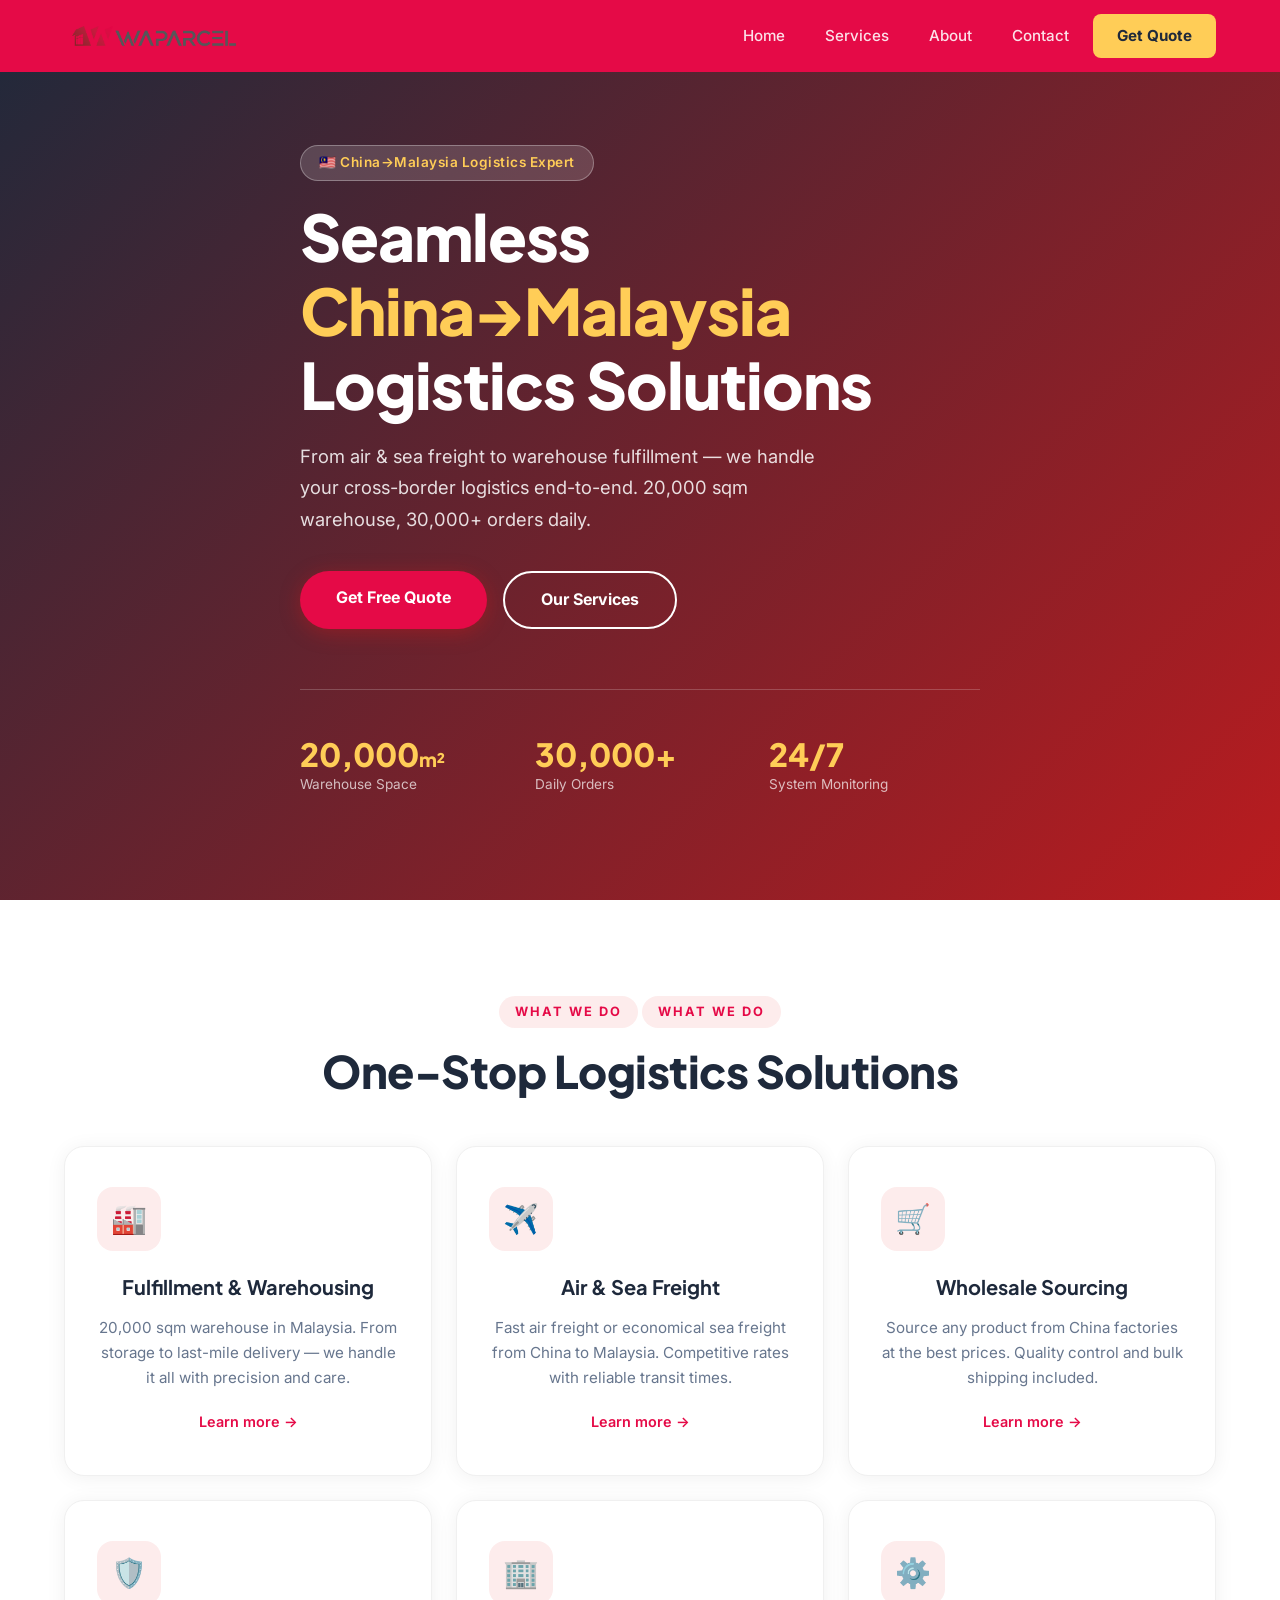
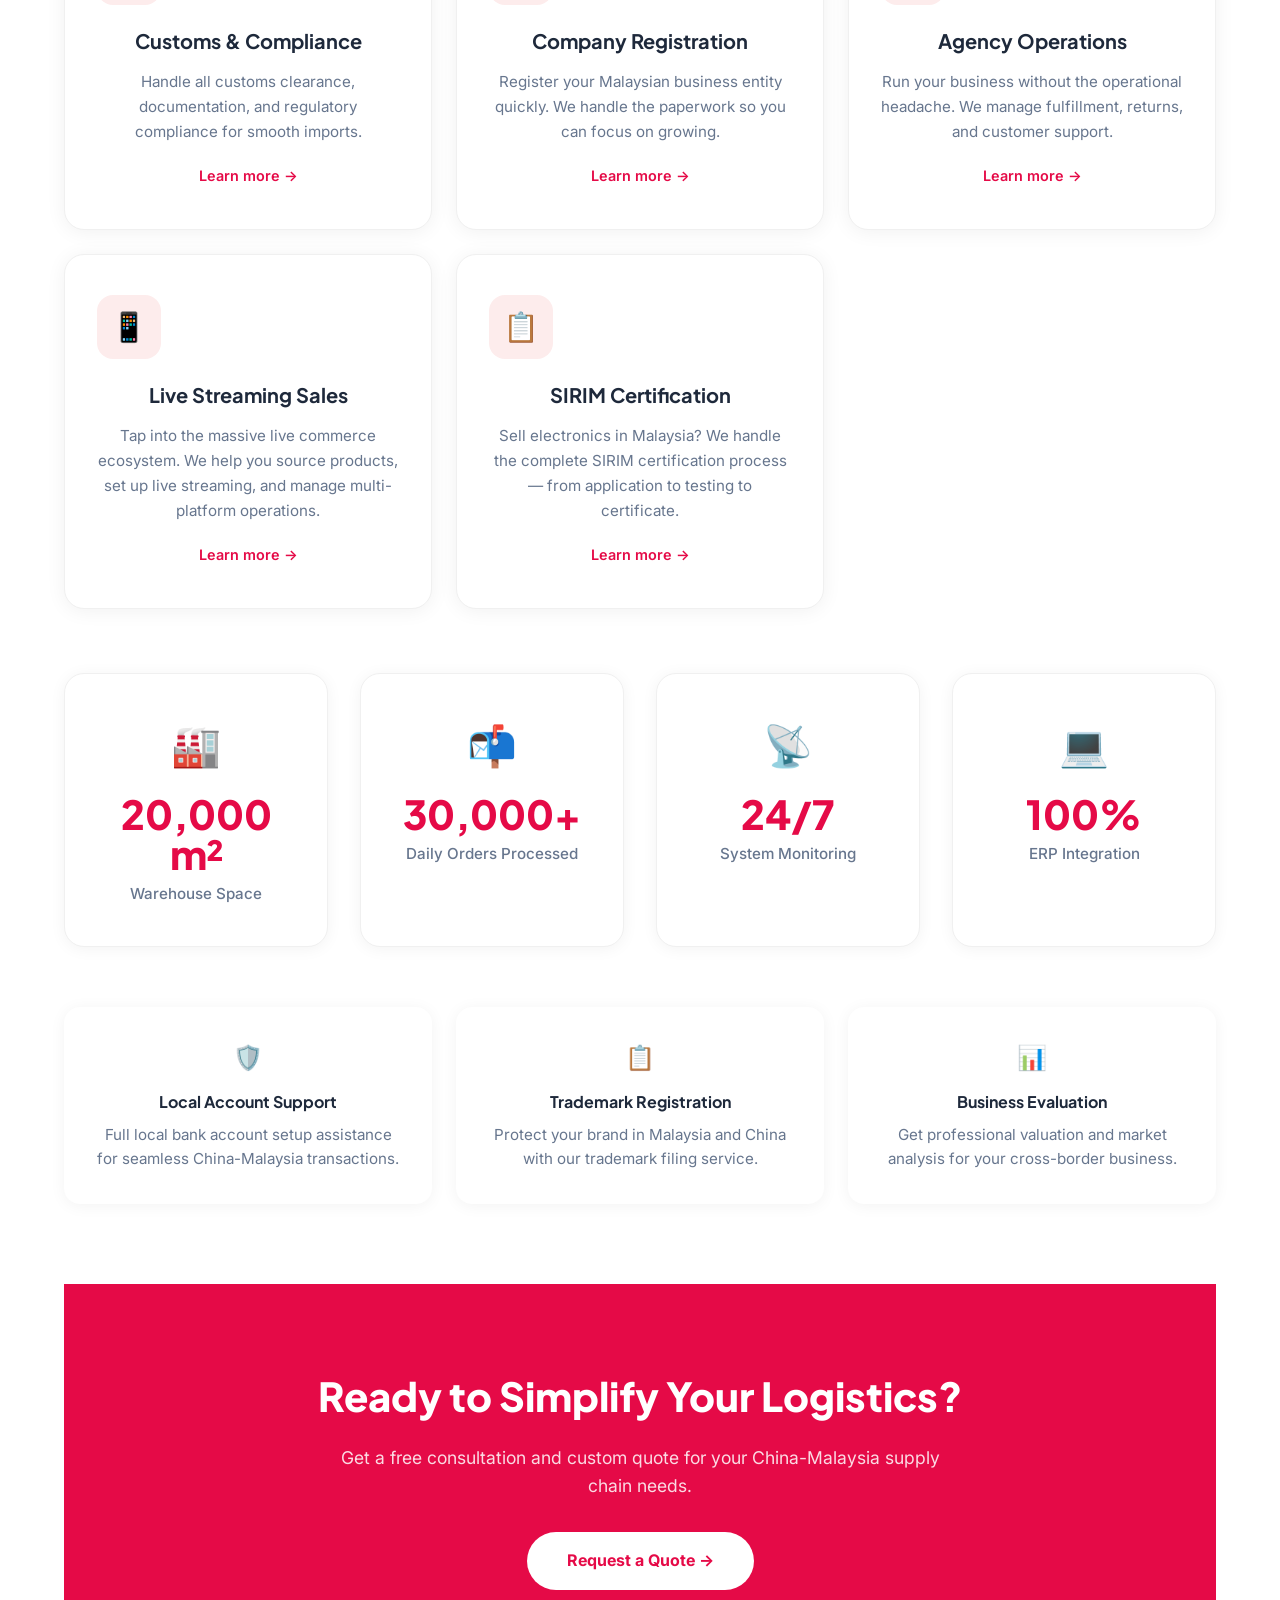
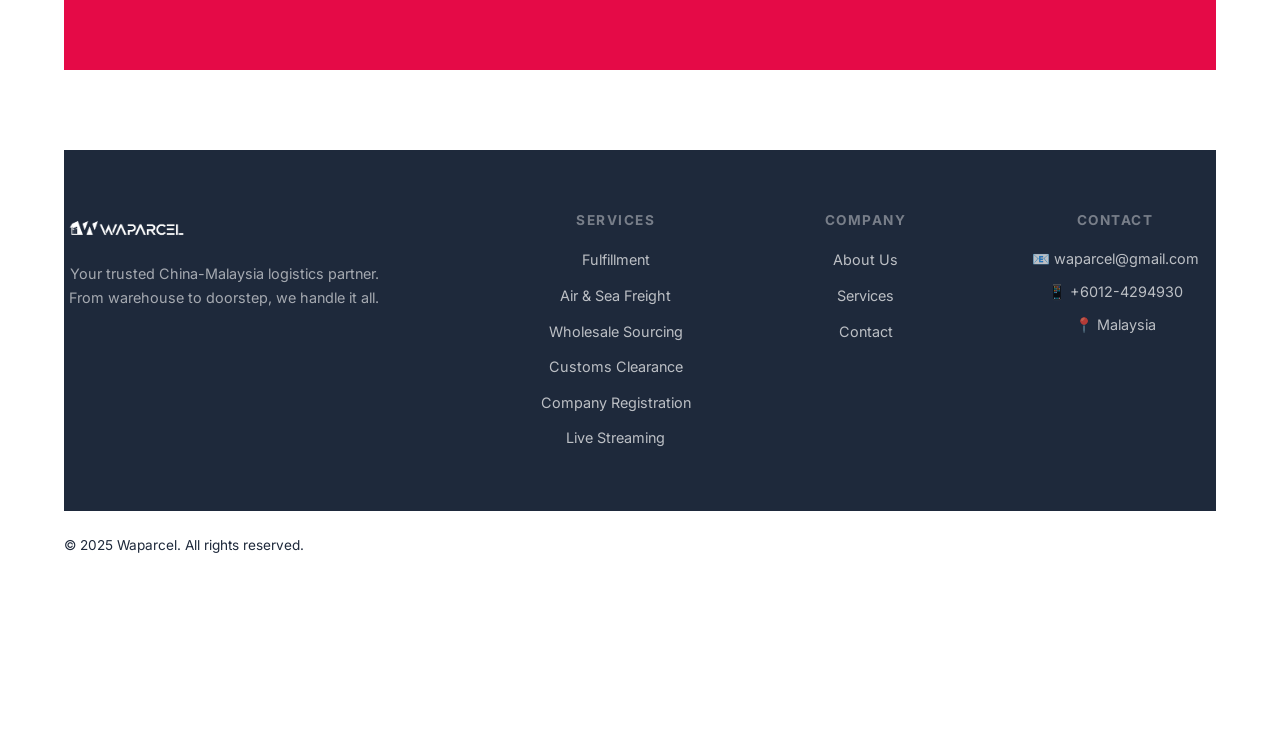
==== index.html @ 7a96dcf2 "Revert to April 10 stable state - restore desktop layout" ====
<!DOCTYPE html>
<html lang="en">
<head>
  <meta charset="UTF-8">
  <meta name="viewport" content="width=device-width, initial-scale=1.0">
  <meta name="description" content="Waparcel 提供马来西亚至中国一站式物流解决方案：仓储代发、批发采购、公司注册、代理运营服务。10,000平米仓库，每日处理30,000+订单。">
  <title>WAPARCEL – China-Malaysia Customs Clearance Logistics | Fulfillment, Warehouse, Wholesale</title>
  <link rel="preconnect" href="https://fonts.googleapis.com">
  <link href="https://fonts.googleapis.com/css2?family=Plus+Jakarta+Sans:wght@600;700;800;900&family=Inter:wght@400;500;600;700&display=swap" rel="stylesheet">
  <link rel="stylesheet" href="css/style.css">
</head>
<body>

<!-- HEADER -->
<header class="header">
  <div class="container header-inner">
    <a href="index.html" class="logo">
      <img src="images/logo.png" alt="WAPARCEL" height="40">
      
    </a>
    <nav class="nav">
      <a href="index.html">Home</a>
      <a href="services.html">Services</a>
      <a href="about.html">About</a>
      <a href="contact.html">Contact</a>
      <a href="contact.html" class="nav-cta">Get Quote</a>
    </nav>
    <button class="mobile-toggle" onclick="toggleMobile()" aria-label="Menu">
      <svg viewBox="0 0 24 24" fill="none" stroke="currentColor" stroke-width="2"><path d="M3 12h18M3 6h18M3 18h18"/></svg>
    </button>
  </div>
</header>

<!-- MOBILE MENU -->
<div class="mobile-menu" id="mobileMenu">
  <a href="index.html" onclick="toggleMobile()">Home</a>
  <a href="services.html" onclick="toggleMobile()">Services</a>
  <a href="about.html" onclick="toggleMobile()">About</a>
  <a href="contact.html" onclick="toggleMobile()">Contact</a>
  <a href="contact.html" class="nav-cta" onclick="toggleMobile()">Get Quote</a>
</div>

<!-- HERO -->
<section class="hero">
  <div class="hero-bg"></div>
  <div class="container">
    <div class="hero-content">
      <span class="hero-badge animate-fade-up">🇲🇾 China→Malaysia Logistics Expert</span>
      <h1 class="animate-fade-up delay-1">Seamless <span>China→Malaysia</span> Logistics Solutions</h1>
      <p class="hero-desc animate-fade-up delay-2">From air & sea freight to warehouse fulfillment — we handle your cross-border logistics end-to-end. 20,000 sqm warehouse, 30,000+ orders daily.</p>
      <div class="hero-actions animate-fade-up delay-3">
        <a href="contact.html" class="btn btn-primary">Get Free Quote</a>
        <a href="services.html" class="btn btn-outline">Our Services</a>
      </div>
      <div class="hero-stats animate-fade-up delay-4">
        <div class="hero-stat">
          <div class="hero-stat-num">20,000<span style="font-size:1.2rem">m²</span></div>
          <div class="hero-stat-label">Warehouse Space</div>
        </div>
        <div class="hero-stat">
          <div class="hero-stat-num">30,000+</div>
          <div class="hero-stat-label">Daily Orders</div>
        </div>
        <div class="hero-stat">
          <div class="hero-stat-num">24/7</div>
          <div class="hero-stat-label">System Monitoring</div>
        </div>
      </div>

  </div>
</section>

<!-- SERVICES PREVIEW -->
<section class="section" id="services">
  <div class="container">
    <div class="section-header">
      <span class="section-label">What We Do</span>

      <span class="section-label">What We Do</span>
      <h2 class="section-title">One-Stop Logistics Solutions</h2>
      <div class="services-grid">
      </div>

      <div class="service-cards-row" style="display:grid; grid-template-columns:repeat(auto-fit,minmax(280px,1fr)); gap:24px; margin-top:48px;">
        <div class="service-card">
          <div class="service-icon">🏭</div>
          <h3 class="service-title">Fulfillment & Warehousing</h3>
          <p class="service-desc">20,000 sqm warehouse in Malaysia. From storage to last-mile delivery — we handle it all with precision and care.</p>
          <a href="services.html" class="service-arrow">Learn more →</a>
        </div>
        <div class="service-card">
          <div class="service-icon">✈️</div>
          <h3 class="service-title">Air & Sea Freight</h3>
          <p class="service-desc">Fast air freight or economical sea freight from China to Malaysia. Competitive rates with reliable transit times.</p>
          <a href="services.html" class="service-arrow">Learn more →</a>
        </div>
        <div class="service-card">
          <div class="service-icon">🛒</div>
          <h3 class="service-title">Wholesale Sourcing</h3>
          <p class="service-desc">Source any product from China factories at the best prices. Quality control and bulk shipping included.</p>
          <a href="services.html" class="service-arrow">Learn more →</a>
        </div>
        <div class="service-card">
          <div class="service-icon">🛡️</div>
          <h3 class="service-title">Customs & Compliance</h3>
          <p class="service-desc">Handle all customs clearance, documentation, and regulatory compliance for smooth imports.</p>
          <a href="services.html" class="service-arrow">Learn more →</a>
        </div>
        <div class="service-card">
          <div class="service-icon">🏢</div>
          <h3 class="service-title">Company Registration</h3>
          <p class="service-desc">Register your Malaysian business entity quickly. We handle the paperwork so you can focus on growing.</p>
          <a href="services.html" class="service-arrow">Learn more →</a>
        </div>
        <div class="service-card">
          <div class="service-icon">⚙️</div>
          <h3 class="service-title">Agency Operations</h3>
          <p class="service-desc">Run your business without the operational headache. We manage fulfillment, returns, and customer support.</p>
          <a href="services.html" class="service-arrow">Learn more →</a>
        </div>
        <div class="service-card">
          <div class="service-icon">📱</div>
          <h3 class="service-title">Live Streaming Sales</h3>
          <p class="service-desc">Tap into the massive live commerce ecosystem. We help you source products, set up live streaming, and manage multi-platform operations.</p>
          <a href="services.html" class="service-arrow">Learn more →</a>
        </div>
        <div class="service-card">
          <div class="service-icon">📋</div>
          <h3 class="service-title">SIRIM Certification</h3>
          <p class="service-desc">Sell electronics in Malaysia? We handle the complete SIRIM certification process — from application to testing to certificate.</p>
          <a href="services.html" class="service-arrow">Learn more →</a>
        </div>
      </div>


    <div class="stats-grid">
      <div class="stat-card">
        <div class="stat-icon">🏭</div>
        <div class="stat-num">20,000 m²</div>
        <div class="stat-label">Warehouse Space</div>
      </div>
      <div class="stat-card">
        <div class="stat-icon">📬</div>
        <div class="stat-num">30,000+</div>
        <div class="stat-label">Daily Orders Processed</div>
      </div>
      <div class="stat-card">
        <div class="stat-icon">📡</div>
        <div class="stat-num">24/7</div>
        <div class="stat-label">System Monitoring</div>
      </div>
      <div class="stat-card">
        <div class="stat-icon">💻</div>
        <div class="stat-num">100%</div>
        <div class="stat-label">ERP Integration</div>
      </div>
    </div>
    <div style="margin-top:60px; display:grid; grid-template-columns: repeat(auto-fit, minmax(280px, 1fr)); gap:24px;">
      <div style="background:white; border-radius:16px; padding:32px; box-shadow:0 2px 16px rgba(0,0,0,0.05);">
        <div style="font-size:1.5rem; margin-bottom:12px;">🛡️</div>
        <h4 style="font-family:var(--font-head); font-weight:700; margin-bottom:8px;">Local Account Support</h4>
        <p style="color:var(--gray); font-size:0.95rem; line-height:1.6;">Full local bank account setup assistance for seamless China-Malaysia transactions.</p>
      </div>
      <div style="background:white; border-radius:16px; padding:32px; box-shadow:0 2px 16px rgba(0,0,0,0.05);">
        <div style="font-size:1.5rem; margin-bottom:12px;">📋</div>
        <h4 style="font-family:var(--font-head); font-weight:700; margin-bottom:8px;">Trademark Registration</h4>
        <p style="color:var(--gray); font-size:0.95rem; line-height:1.6;">Protect your brand in Malaysia and China with our trademark filing service.</p>
      </div>
      <div style="background:white; border-radius:16px; padding:32px; box-shadow:0 2px 16px rgba(0,0,0,0.05);">
        <div style="font-size:1.5rem; margin-bottom:12px;">📊</div>
        <h4 style="font-family:var(--font-head); font-weight:700; margin-bottom:8px;">Business Evaluation</h4>
        <p style="color:var(--gray); font-size:0.95rem; line-height:1.6;">Get professional valuation and market analysis for your cross-border business.</p>
      </div>
      
      
    </div>
    
    <section style="background:var(--red); padding:80px 0; margin-top:80px; text-align:center;">
      <div class="container">
        <h2 style="color:white; font-size:2.5rem; font-weight:800; margin-bottom:16px; font-family:var(--font-head);">Ready to Simplify Your Logistics?</h2>
        <p style="color:rgba(255,255,255,0.85); font-size:1.1rem; margin-bottom:32px; max-width:600px; margin-left:auto; margin-right:auto;">Get a free consultation and custom quote for your China-Malaysia supply chain needs.</p>
        <a href="contact.html" style="display:inline-block; background:white; color:var(--red); padding:16px 40px; border-radius:50px; font-weight:700; font-size:1rem; text-decoration:none; transition:all 0.3s;">Request a Quote →</a>
      </div>
    </section>

    <footer style="background:var(--dark); color:white; margin-top:80px;">
      <div class="container" style="padding:60px 0;">
        <div style="display:grid; grid-template-columns:2fr 1fr 1fr 1fr; gap:48px; flex-wrap:wrap;">
          <div>
            <div style="display:flex; align-items:center; gap:12px; margin-bottom:16px;">
              <img src="images/logo.png" alt="WAPARCEL" style="height:36px; filter:brightness(0) invert(1);">
            </div>
            <p style="color:rgba(255,255,255,0.6); font-size:0.9rem; line-height:1.7; max-width:320px;">Your trusted China-Malaysia logistics partner. From warehouse to doorstep, we handle it all.</p>
          </div>
          <div>
            <h4 style="font-size:0.85rem; font-weight:700; text-transform:uppercase; letter-spacing:1.5px; color:rgba(255,255,255,0.4); margin-bottom:16px;">Services</h4>
            <ul style="list-style:none; padding:0; margin:0; display:grid; gap:10px;">
              <li><a href="services.html" style="color:rgba(255,255,255,0.7); text-decoration:none; font-size:0.9rem;">Fulfillment</a></li>
              <li><a href="services.html" style="color:rgba(255,255,255,0.7); text-decoration:none; font-size:0.9rem;">Air & Sea Freight</a></li>
              <li><a href="services.html" style="color:rgba(255,255,255,0.7); text-decoration:none; font-size:0.9rem;">Wholesale Sourcing</a></li>
              <li><a href="services.html" style="color:rgba(255,255,255,0.7); text-decoration:none; font-size:0.9rem;">Customs Clearance</a></li>
              <li><a href="services.html" style="color:rgba(255,255,255,0.7); text-decoration:none; font-size:0.9rem;">Company Registration</a></li>
              <li><a href="services.html" style="color:rgba(255,255,255,0.7); text-decoration:none; font-size:0.9rem;">Live Streaming</a></li>
            </ul>
          </div>
          <div>
            <h4 style="font-size:0.85rem; font-weight:700; text-transform:uppercase; letter-spacing:1.5px; color:rgba(255,255,255,0.4); margin-bottom:16px;">Company</h4>
            <ul style="list-style:none; padding:0; margin:0; display:grid; gap:10px;">
              <li><a href="about.html" style="color:rgba(255,255,255,0.7); text-decoration:none; font-size:0.9rem;">About Us</a></li>
              <li><a href="services.html" style="color:rgba(255,255,255,0.7); text-decoration:none; font-size:0.9rem;">Services</a></li>
              <li><a href="contact.html" style="color:rgba(255,255,255,0.7); text-decoration:none; font-size:0.9rem;">Contact</a></li>
            </ul>
          </div>
          <div>
            <h4 style="font-size:0.85rem; font-weight:700; text-transform:uppercase; letter-spacing:1.5px; color:rgba(255,255,255,0.4); margin-bottom:16px;">Contact</h4>
            <ul style="list-style:none; padding:0; margin:0; display:grid; gap:10px;">
              <li style="color:rgba(255,255,255,0.7); font-size:0.9rem;">📧 waparcel@gmail.com</li>
              <li style="color:rgba(255,255,255,0.7); font-size:0.9rem;">📱 +6012-4294930</li>
              <li style="color:rgba(255,255,255,0.7); font-size:0.9rem;">📍 Malaysia</li>
            </ul>
          </div>
        </div>
      </div>
    </footer>

    <div class="footer-bottom">
      <span>© 2025 Waparcel. All rights reserved.</span>
      <a href="https://github.com/tokencount/waparcel-static" target="_blank" style="color:rgba(255,255,255,0.5); text-decoration:none; font-size:0.85rem;">View Source on GitHub</a>
    </div>
  </div>
</footer>


<button class="scroll-top" id="scrollTop" onclick="window.scrollTo({top:0,behavior:'smooth'})" aria-label="Scroll to top">↑</button>

<script src="js/main.js"></script>
</body>
</html>
---- css/style.css ----
/* ============================================
   WAPARCEL - Global Styles
   Modern, Professional Logistics Theme
   Colors: Red #E50A47, White, Dark #1e293b
   ============================================ */

:root {
  --red: #E50A47;
  --red-dark: #812529;
  --red-light: #E50A47;
  --yellow: #ffcd57;
  --dark: #1e293b;
  --gray: #67768e;
  --light-bg: #f8f9fa;
  --white: #ffffff;
  --max-w: 1200px;
  --font-head: 'Plus Jakarta Sans', -apple-system, BlinkMacSystemFont, sans-serif;
  --font-body: 'Inter', -apple-system, BlinkMacSystemFont, sans-serif;
}

*, *::before, *::after { box-sizing: border-box; margin: 0; padding: 0; }

html { scroll-behavior: smooth; font-size: 16px; }

body {
  font-family: var(--font-body);
  color: var(--dark);
  line-height: 1.6;
  -webkit-font-smoothing: antialiased;
}

img { max-width: 100%; display: block; }
a { text-decoration: none; color: inherit; }
ul { list-style: none; }

.container {
  max-width: var(--max-w);
  margin: 0 auto;
  padding: 0 24px;
}

/* ---- Buttons ---- */
.btn {
  display: inline-block;
  padding: 14px 36px;
  border-radius: 50px;
  font-weight: 700;
  font-size: 1rem;
  cursor: pointer;
  border: none;
  transition: all 0.25s ease;
  font-family: var(--font-body);
  white-space: nowrap;
}
.btn-primary {
  background: var(--red);
  color: var(--white);
  box-shadow: 0 4px 20px rgba(226, 24, 24, 0.35);
}
.btn-primary:hover {
  background: var(--red-dark);
  transform: translateY(-2px);
  box-shadow: 0 8px 30px rgba(226, 24, 24, 0.4);
}
.btn-outline {
  background: transparent;
  color: var(--white);
  border: 2px solid var(--white);
}
.btn-outline:hover {
  background: var(--white);
  color: var(--red);
}
.btn-yellow {
  background: var(--yellow);
  color: var(--dark);
}
.btn-yellow:hover {
  background: #f5be3a;
  transform: translateY(-2px);
}

/* ---- Header / Nav ---- */
.header {
  position: fixed;
  top: 0; left: 0; right: 0;
  z-index: 1000;
  background: var(--red);
  transition: background 0.3s;
}
.header-inner {
  display: flex;
  align-items: center;
  justify-content: space-between;
  height: 72px;
}
.logo {
  display: flex;
  align-items: center;
  gap: 10px;
  color: var(--white);
  font-family: var(--font-head);
  font-weight: 800;
  font-size: 1.3rem;
  letter-spacing: -0.5px;
}
.logo img { height: 52px; width: auto; }
.logo-icon {
  width: 40px; height: 40px;
  background: var(--white);
  border-radius: 10px;
  display: flex;
  align-items: center;
  justify-content: center;
  font-size: 1.4rem;
  font-weight: 900;
  color: var(--red);
  flex-shrink: 0;
}
.nav { display: flex; align-items: center; gap: 8px; }
.nav a {
  color: rgba(255,255,255,0.88);
  padding: 8px 16px;
  border-radius: 8px;
  font-weight: 500;
  font-size: 0.95rem;
  transition: background 0.2s;
}
.nav a:hover { background: rgba(255,255,255,0.15); color: var(--white); }
.nav-cta {
  background: var(--yellow) !important;
  color: var(--dark) !important;
  font-weight: 700 !important;
  padding: 10px 24px !important;
}
.nav-cta:hover { background: #f5be3a !important; }

.mobile-toggle {
  display: none;
  background: none;
  border: none;
  cursor: pointer;
  padding: 8px;
  color: white;
}
.mobile-toggle svg { width: 28px; height: 28px; }

/* ---- Hero ---- */
.hero {
  position: relative;
  min-height: 100vh;
  display: flex;
  align-items: center;
  overflow: hidden;
  background: var(--dark);
}
.hero-bg {
  position: absolute;
  inset: 0;
  background:
    linear-gradient(135deg, rgba(30, 41, 59, 0.92) 0%, rgba(226, 24, 24, 0.80) 100%),
    url('images/hero.png') center/cover no-repeat;
}
.hero-content {
  position: relative;
  z-index: 2;
  color: var(--white);
  padding: 140px 0 100px;
  max-width: 680px;
}
.hero-badge {
  display: inline-block;
  background: rgba(255,255,255,0.15);
  border: 1px solid rgba(255,255,255,0.3);
  border-radius: 50px;
  padding: 6px 18px;
  font-size: 0.85rem;
  font-weight: 600;
  color: var(--yellow);
  margin-bottom: 20px;
  letter-spacing: 0.5px;
}
.hero h1 {
  font-family: var(--font-head);
  font-size: clamp(2.5rem, 5vw, 4rem);
  font-weight: 800;
  line-height: 1.15;
  margin-bottom: 20px;
  letter-spacing: -1px;
}
.hero h1 span { color: var(--yellow); }
.hero-desc {
  font-size: 1.15rem;
  line-height: 1.7;
  color: rgba(255,255,255,0.85);
  margin-bottom: 36px;
  max-width: 520px;
}
.hero-actions { display: flex; gap: 16px; flex-wrap: wrap; }
.hero-stats {
  display: grid;
  grid-template-columns: repeat(3, 1fr);
  gap: 24px;
  margin-top: 60px;
  padding-top: 48px;
  border-top: 1px solid rgba(255,255,255,0.2);
}
.hero-stat-num {
  font-family: var(--font-head);
  font-size: 2rem;
  font-weight: 800;
  color: var(--yellow);
  line-height: 1;
}
.hero-stat-label {
  font-size: 0.85rem;
  color: rgba(255,255,255,0.7);
  margin-top: 4px;
}

/* ---- Section Commons ---- */
.section { padding: 96px 0; }
.section-sm { padding: 64px 0; }
.section-header { text-align: center; margin-bottom: 64px; }
.section-label {
  display: inline-block;
  background: rgba(226, 24, 24, 0.08);
  color: var(--red);
  font-weight: 700;
  font-size: 0.8rem;
  text-transform: uppercase;
  letter-spacing: 2px;
  padding: 6px 16px;
  border-radius: 50px;
  margin-bottom: 16px;
}
.section-title {
  font-family: var(--font-head);
  font-size: clamp(2rem, 4vw, 2.8rem);
  font-weight: 800;
  line-height: 1.2;
  color: var(--dark);
  letter-spacing: -0.5px;
}
.section-subtitle {
  font-size: 1.1rem;
  color: var(--gray);
  margin-top: 16px;
  max-width: 560px;
  margin-left: auto;
  margin-right: auto;
  line-height: 1.7;
}

/* ---- Services ---- */
.services-grid {
  display: grid;
  grid-template-columns: repeat(auto-fit, minmax(240px, 1fr));
  gap: 24px;
}
.service-card {
  background: var(--white);
  border-radius: 20px;
  padding: 40px 32px;
  box-shadow: 0 2px 20px rgba(0,0,0,0.06);
  border: 1px solid #f0f0f0;
  transition: all 0.3s ease;
  position: relative;
  overflow: hidden;
}
.service-card::before {
  content: '';
  position: absolute;
  top: 0; left: 0; right: 0;
  height: 4px;
  background: var(--red);
  transform: scaleX(0);
  transition: transform 0.3s;
}
.service-card:hover {
  transform: translateY(-6px);
  box-shadow: 0 16px 48px rgba(0,0,0,0.12);
}
.service-card:hover::before { transform: scaleX(1); }
.service-icon {
  width: 64px; height: 64px;
  background: rgba(226, 24, 24, 0.08);
  border-radius: 16px;
  display: flex;
  align-items: center;
  justify-content: center;
  font-size: 1.8rem;
  margin-bottom: 20px;
}
.service-title {
  font-family: var(--font-head);
  font-size: 1.25rem;
  font-weight: 700;
  color: var(--dark);
  margin-bottom: 12px;
}
.service-desc {
  font-size: 0.95rem;
  color: var(--gray);
  line-height: 1.65;
}
.service-arrow {
  display: inline-flex;
  align-items: center;
  gap: 6px;
  margin-top: 20px;
  font-weight: 600;
  color: var(--red);
  font-size: 0.9rem;
  transition: gap 0.2s;
}
.service-card:hover .service-arrow { gap: 10px; }

/* ---- Why Choose / Stats ---- */
.why-section { background: var(--light-bg); }
.stats-grid {
  display: grid;
  grid-template-columns: repeat(auto-fit, minmax(220px, 1fr));
  gap: 32px;
  margin-top: 64px;
}
.stat-card {
  background: var(--white);
  border-radius: 20px;
  padding: 40px 28px;
  text-align: center;
  box-shadow: 0 2px 16px rgba(0,0,0,0.05);
  border: 1px solid #f0f0f0;
}
.stat-icon { font-size: 2.5rem; margin-bottom: 16px; }
.stat-num {
  font-family: var(--font-head);
  font-size: 2.5rem;
  font-weight: 800;
  color: var(--red);
  line-height: 1;
}
.stat-label {
  font-size: 0.95rem;
  color: var(--gray);
  margin-top: 8px;
  font-weight: 500;
}

/* ---- About ---- */
.about-grid {
  display: grid;
  grid-template-columns: 1fr 1fr;
  gap: 80px;
  align-items: center;
}
.about-image {
  border-radius: 24px;
  overflow: hidden;
  box-shadow: 0 24px 64px rgba(0,0,0,0.12);
  aspect-ratio: 4/3;
  background: linear-gradient(135deg, var(--red) 0%, var(--red-dark) 100%);
  display: flex;
  align-items: center;
  justify-content: center;
  position: relative;
}
.about-image-inner {
  text-align: center;
  color: white;
  padding: 40px;
}
.about-image-inner .big-num {
  font-family: var(--font-head);
  font-size: 5rem;
  font-weight: 900;
  line-height: 1;
  color: var(--yellow);
}
.about-image-inner p {
  font-size: 1.1rem;
  margin-top: 8px;
  opacity: 0.9;
}
.about-features {
  display: grid;
  gap: 24px;
  margin-top: 36px;
}
.about-feature {
  display: flex;
  gap: 16px;
  align-items: flex-start;
}
.about-feature-icon {
  width: 48px; height: 48px;
  border-radius: 12px;
  background: rgba(226, 24, 24, 0.08);
  display: flex;
  align-items: center;
  justify-content: center;
  font-size: 1.3rem;
  flex-shrink: 0;
  color: var(--red);
}
.about-feature h4 {
  font-family: var(--font-head);
  font-size: 1rem;
  font-weight: 700;
  margin-bottom: 4px;
}
.about-feature p {
  font-size: 0.9rem;
  color: var(--gray);
  line-height: 1.6;
}

/* ---- CTA ---- */
.cta-section {
  background: var(--red);
  color: var(--white);
  text-align: center;
  padding: 96px 0;
}
.cta-section h2 {
  font-family: var(--font-head);
  font-size: clamp(2rem, 4vw, 3rem);
  font-weight: 800;
  margin-bottom: 16px;
}
.cta-section p {
  font-size: 1.15rem;
  opacity: 0.9;
  margin-bottom: 40px;
  max-width: 520px;
  margin-left: auto;
  margin-right: auto;
}
.cta-actions { display: flex; gap: 16px; justify-content: center; flex-wrap: wrap; }

/* ---- Contact ---- */
.contact-grid {
  display: grid;
  grid-template-columns: 1fr 1fr;
  gap: 60px;
}
.contact-info-item {
  display: flex;
  gap: 16px;
  align-items: flex-start;
  padding: 24px;
  background: var(--light-bg);
  border-radius: 16px;
  margin-bottom: 16px;
}
.contact-info-icon {
  width: 48px; height: 48px;
  background: var(--red);
  border-radius: 12px;
  display: flex;
  align-items: center;
  justify-content: center;
  font-size: 1.2rem;
  flex-shrink: 0;
  color: white;
}
.contact-info-label {
  font-weight: 700;
  font-size: 0.8rem;
  text-transform: uppercase;
  letter-spacing: 1px;
  color: var(--gray);
  margin-bottom: 4px;
}
.contact-info-value {
  font-size: 1rem;
  font-weight: 600;
  color: var(--dark);
  line-height: 1.5;
}
.contact-form { margin-top: 32px; }
.form-group { margin-bottom: 20px; }
.form-group label {
  display: block;
  font-weight: 600;
  font-size: 0.9rem;
  margin-bottom: 8px;
  color: var(--dark);
}
.form-group input,
.form-group select,
.form-group textarea {
  width: 100%;
  padding: 14px 18px;
  border: 1.5px solid #e2e8f0;
  border-radius: 12px;
  font-size: 1rem;
  font-family: var(--font-body);
  transition: border-color 0.2s;
  background: var(--white);
  color: var(--dark);
}
.form-group input:focus,
.form-group select:focus,
.form-group textarea:focus {
  outline: none;
  border-color: var(--red);
  box-shadow: 0 0 0 3px rgba(226, 24, 24, 0.1);
}
.form-row { display: grid; grid-template-columns: 1fr 1fr; gap: 16px; }
textarea { resize: vertical; min-height: 120px; }

/* ---- Footer ---- */
.footer {
  background: var(--dark);
  color: rgba(255,255,255,0.7);
  padding: 80px 0 0;
}
.footer-grid {
  display: grid;
  grid-template-columns: 2fr 1fr 1fr 1fr;
  gap: 48px;
  padding-bottom: 60px;
  border-bottom: 1px solid rgba(255,255,255,0.1);
}
.footer-brand .logo { color: var(--white); margin-bottom: 16px; }
.footer-brand p { font-size: 0.9rem; line-height: 1.7; max-width: 300px; }
.footer-col h4 {
  font-family: var(--font-head);
  font-size: 1rem;
  font-weight: 700;
  color: var(--white);
  margin-bottom: 20px;
}
.footer-col ul { display: grid; gap: 12px; }
.footer-col a {
  font-size: 0.9rem;
  opacity: 0.7;
  transition: opacity 0.2s;
}
.footer-col a:hover { opacity: 1; }
.footer-bottom {
  padding: 24px 0;
  display: flex;
  justify-content: space-between;
  align-items: center;
  font-size: 0.85rem;
}
.footer-bottom a { color: var(--yellow); }

/* ---- Mobile Menu ---- */
.mobile-menu {
  display: none;
  position: fixed;
  top: 72px; left: 0; right: 0; bottom: 0;
  background: var(--red);
  z-index: 999;
  padding: 32px 24px;
  flex-direction: column;
  gap: 8px;
}
.mobile-menu.active { display: flex; }
.mobile-menu a {
  color: var(--white);
  padding: 16px 20px;
  border-radius: 12px;
  font-weight: 600;
  font-size: 1.1rem;
  transition: background 0.2s;
}
.mobile-menu a:hover { background: rgba(255,255,255,0.15); }

/* ---- Scroll to top ---- */
.scroll-top {
  position: fixed;
  bottom: 32px;
  right: 32px;
  width: 48px; height: 48px;
  background: var(--red);
  color: white;
  border: none;
  border-radius: 50%;
  cursor: pointer;
  display: flex;
  align-items: center;
  justify-content: center;
  font-size: 1.2rem;
  box-shadow: 0 4px 20px rgba(226,24,24,0.4);
  z-index: 900;
  opacity: 0;
  pointer-events: none;
  transition: all 0.3s;
}
.scroll-top.visible { opacity: 1; pointer-events: auto; }
.scroll-top:hover { background: var(--red-dark); transform: translateY(-2px); }

/* ---- Animations ---- */
@keyframes fadeUp {
  from { opacity: 0; transform: translateY(30px); }
  to { opacity: 1; transform: translateY(0); }
}
.animate-fade-up {
  opacity: 0;
  animation: fadeUp 0.6s ease forwards;
}
.delay-1 { animation-delay: 0.1s; }
.delay-2 { animation-delay: 0.2s; }
.delay-3 { animation-delay: 0.3s; }
.delay-4 { animation-delay: 0.4s; }
.delay-5 { animation-delay: 0.5s; }

  .footer-grid { grid-template-columns: 1fr 1fr; }
  .contact-grid { grid-template-columns: 1fr; }
}
@media (max-width: 768px) {
  .nav { display: none; }
  .mobile-toggle { display: block; }
  .hero-stats { grid-template-columns: repeat(3, 1fr); gap: 16px; }
  .hero-stat-num { font-size: 1.5rem; }
  .footer-grid { grid-template-columns: 1fr; gap: 32px; }
  .footer-bottom { flex-direction: column; gap: 12px; text-align: center; }
  .form-row { grid-template-columns: 1fr; }
  .section { padding: 64px 0; }
}
@media (max-width: 480px) {
  .hero-actions { flex-direction: column; }
  .hero-actions .btn { text-align: center; }
  .hero-stats { grid-template-columns: 1fr 1fr; }
  .services-grid { grid-template-columns: 1fr; }
}
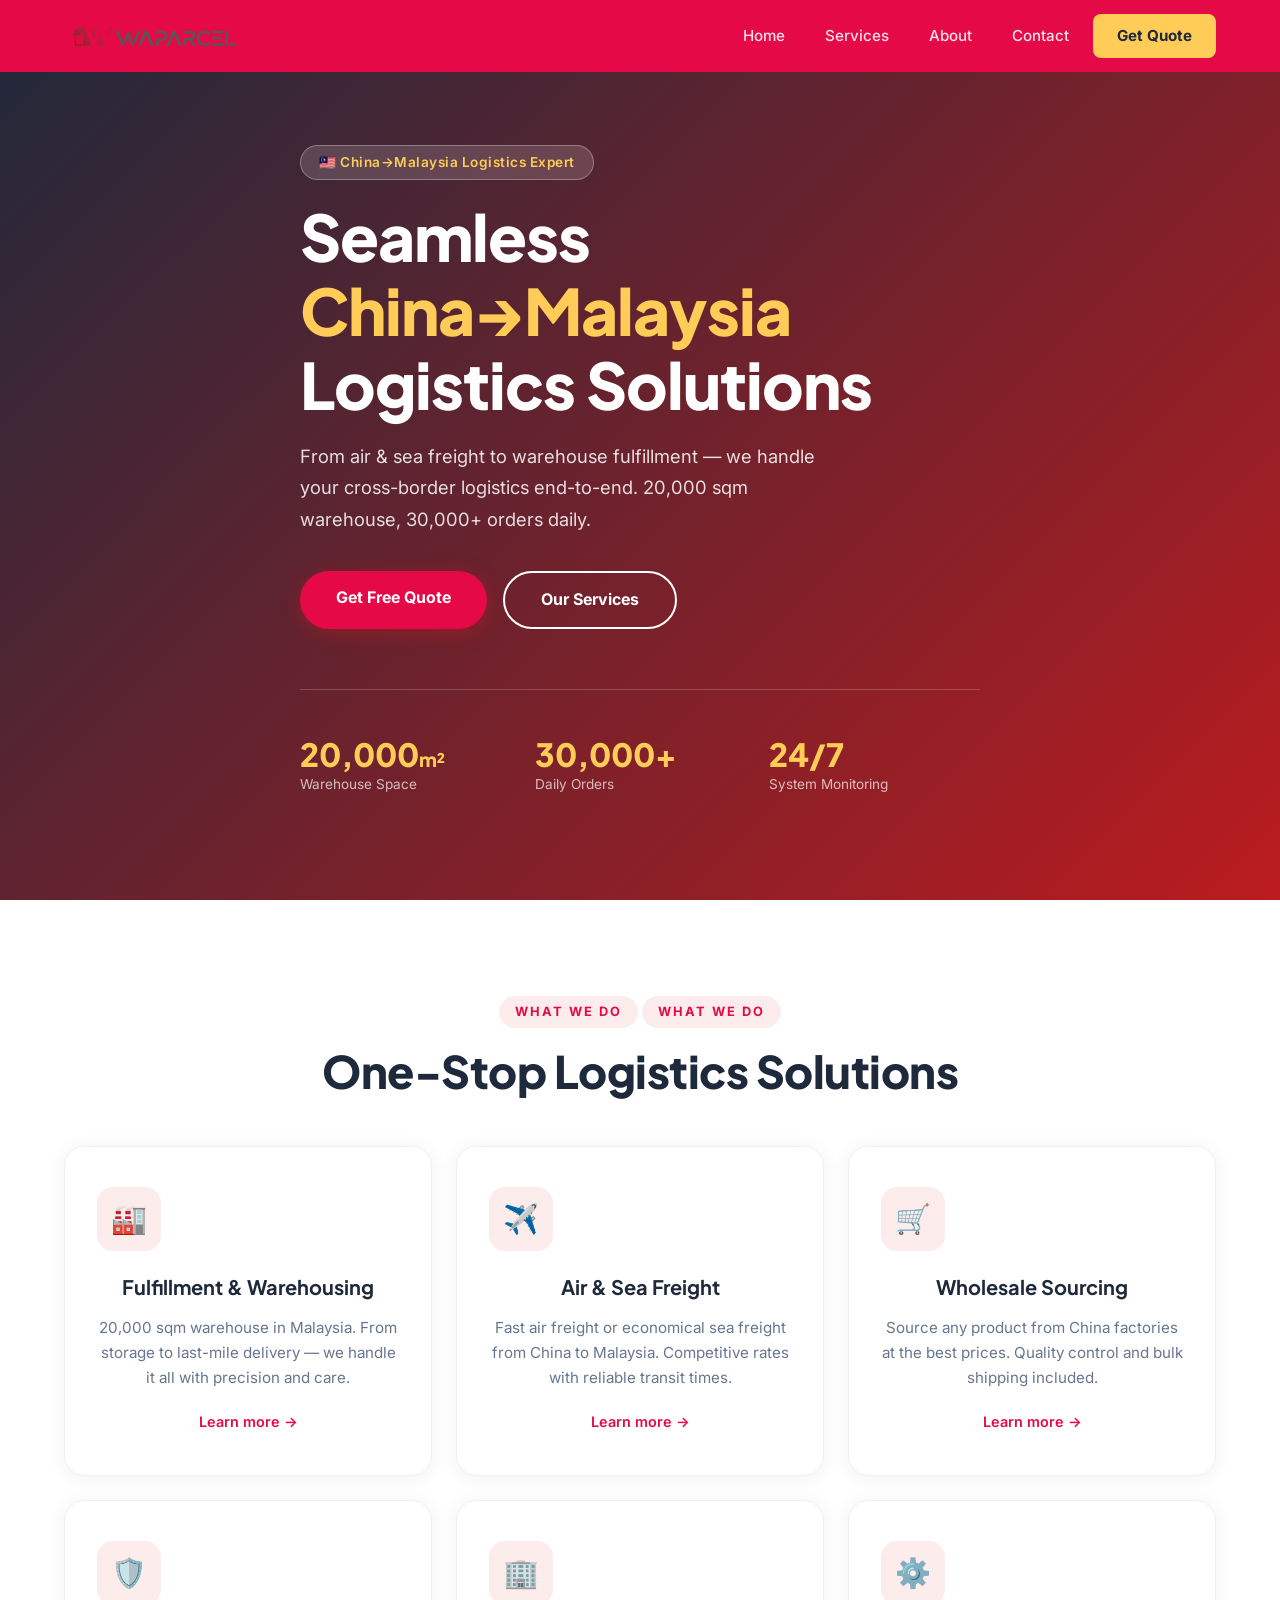
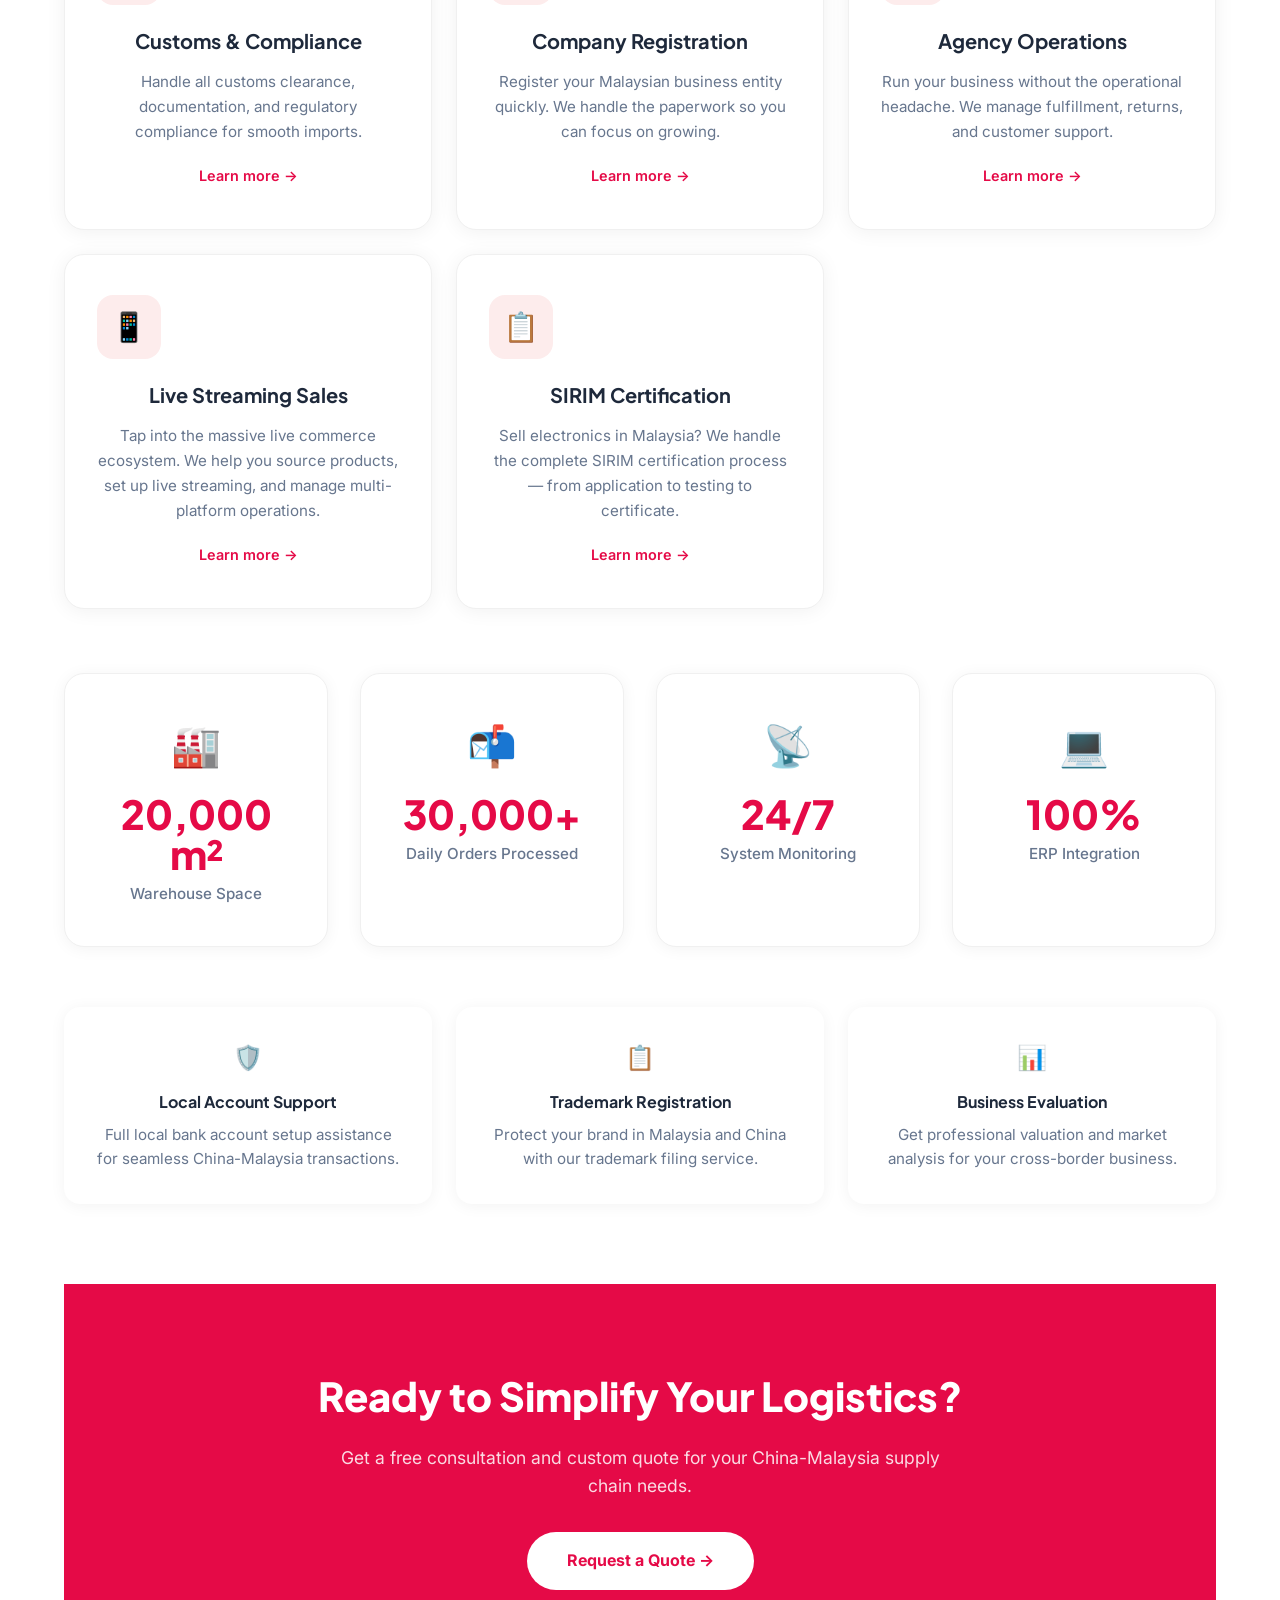
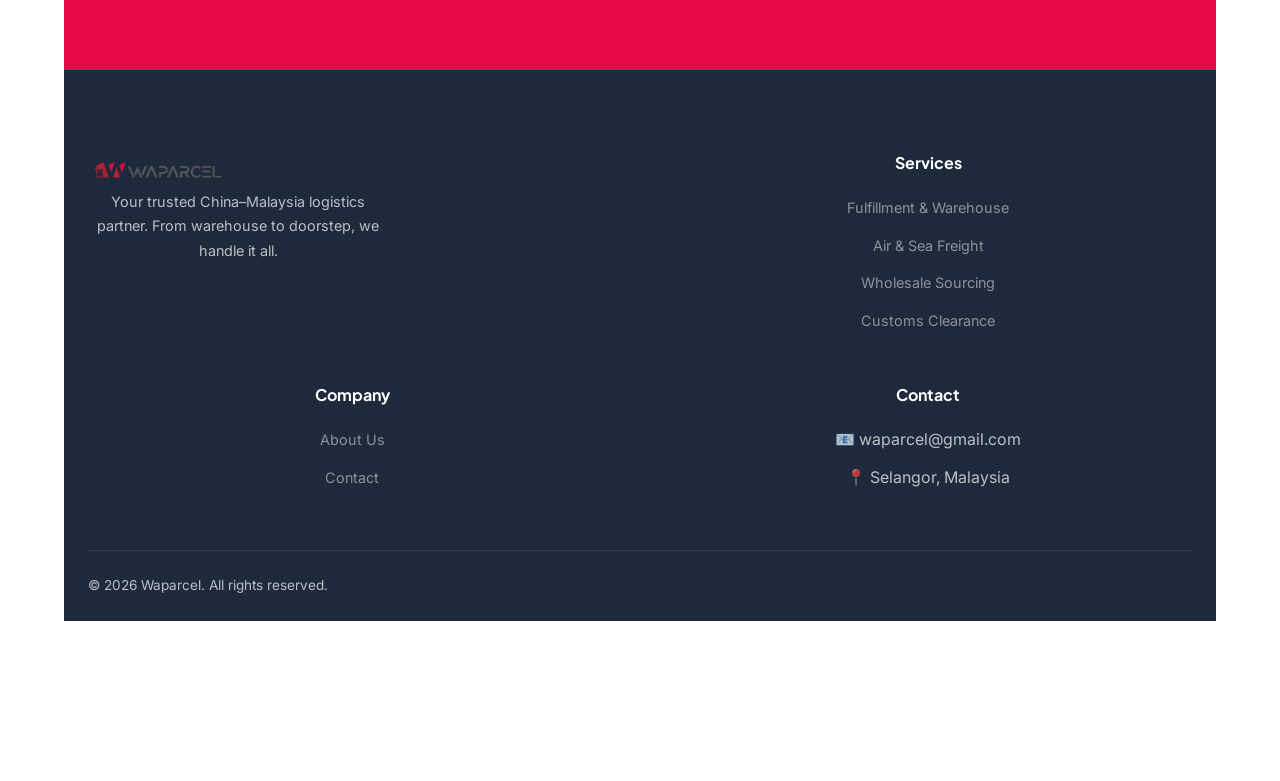
==== commit 3201c9ab: "Update footer to latest version with proper CSS classes" ====
--- a/index.html
+++ b/index.html
@@ -183,52 +183,43 @@
       </div>
     </section>
 
-    <footer style="background:var(--dark); color:white; margin-top:80px;">
-      <div class="container" style="padding:60px 0;">
-        <div style="display:grid; grid-template-columns:2fr 1fr 1fr 1fr; gap:48px; flex-wrap:wrap;">
-          <div>
-            <div style="display:flex; align-items:center; gap:12px; margin-bottom:16px;">
-              <img src="images/logo.png" alt="WAPARCEL" style="height:36px; filter:brightness(0) invert(1);">
-            </div>
-            <p style="color:rgba(255,255,255,0.6); font-size:0.9rem; line-height:1.7; max-width:320px;">Your trusted China-Malaysia logistics partner. From warehouse to doorstep, we handle it all.</p>
-          </div>
-          <div>
-            <h4 style="font-size:0.85rem; font-weight:700; text-transform:uppercase; letter-spacing:1.5px; color:rgba(255,255,255,0.4); margin-bottom:16px;">Services</h4>
-            <ul style="list-style:none; padding:0; margin:0; display:grid; gap:10px;">
-              <li><a href="services.html" style="color:rgba(255,255,255,0.7); text-decoration:none; font-size:0.9rem;">Fulfillment</a></li>
-              <li><a href="services.html" style="color:rgba(255,255,255,0.7); text-decoration:none; font-size:0.9rem;">Air & Sea Freight</a></li>
-              <li><a href="services.html" style="color:rgba(255,255,255,0.7); text-decoration:none; font-size:0.9rem;">Wholesale Sourcing</a></li>
-              <li><a href="services.html" style="color:rgba(255,255,255,0.7); text-decoration:none; font-size:0.9rem;">Customs Clearance</a></li>
-              <li><a href="services.html" style="color:rgba(255,255,255,0.7); text-decoration:none; font-size:0.9rem;">Company Registration</a></li>
-              <li><a href="services.html" style="color:rgba(255,255,255,0.7); text-decoration:none; font-size:0.9rem;">Live Streaming</a></li>
+    <!-- FOOTER -->
+    <footer class="footer">
+      <div class="container">
+        <div class="footer-grid">
+          <div class="footer-brand">
+            <img src="images/logo.png" alt="WAPARCEL" height="40">
+            <p>Your trusted China–Malaysia logistics partner. From warehouse to doorstep, we handle it all.</p>
+          </div>
+          <div class="footer-col">
+            <h4>Services</h4>
+            <ul>
+              <li><a href="services.html">Fulfillment & Warehouse</a></li>
+              <li><a href="services.html">Air & Sea Freight</a></li>
+              <li><a href="services.html">Wholesale Sourcing</a></li>
+              <li><a href="services.html">Customs Clearance</a></li>
             </ul>
           </div>
-          <div>
-            <h4 style="font-size:0.85rem; font-weight:700; text-transform:uppercase; letter-spacing:1.5px; color:rgba(255,255,255,0.4); margin-bottom:16px;">Company</h4>
-            <ul style="list-style:none; padding:0; margin:0; display:grid; gap:10px;">
-              <li><a href="about.html" style="color:rgba(255,255,255,0.7); text-decoration:none; font-size:0.9rem;">About Us</a></li>
-              <li><a href="services.html" style="color:rgba(255,255,255,0.7); text-decoration:none; font-size:0.9rem;">Services</a></li>
-              <li><a href="contact.html" style="color:rgba(255,255,255,0.7); text-decoration:none; font-size:0.9rem;">Contact</a></li>
+          <div class="footer-col">
+            <h4>Company</h4>
+            <ul>
+              <li><a href="about.html">About Us</a></li>
+              <li><a href="contact.html">Contact</a></li>
             </ul>
           </div>
-          <div>
-            <h4 style="font-size:0.85rem; font-weight:700; text-transform:uppercase; letter-spacing:1.5px; color:rgba(255,255,255,0.4); margin-bottom:16px;">Contact</h4>
-            <ul style="list-style:none; padding:0; margin:0; display:grid; gap:10px;">
-              <li style="color:rgba(255,255,255,0.7); font-size:0.9rem;">📧 waparcel@gmail.com</li>
-              <li style="color:rgba(255,255,255,0.7); font-size:0.9rem;">📱 +6012-4294930</li>
-              <li style="color:rgba(255,255,255,0.7); font-size:0.9rem;">📍 Malaysia</li>
+          <div class="footer-col">
+            <h4>Contact</h4>
+            <ul>
+              <li>📧 waparcel@gmail.com</li>
+              <li>📍 Selangor, Malaysia</li>
             </ul>
           </div>
         </div>
+        <div class="footer-bottom"><span>© 2026 Waparcel. All rights reserved.</span></div>
       </div>
     </footer>
 
-    <div class="footer-bottom">
-      <span>© 2025 Waparcel. All rights reserved.</span>
-      <a href="https://github.com/tokencount/waparcel-static" target="_blank" style="color:rgba(255,255,255,0.5); text-decoration:none; font-size:0.85rem;">View Source on GitHub</a>
-    </div>
-  </div>
-</footer>
+    <button class="scroll-top" id="scrollTop" onclick="window.scrollTo({top:0,behavior:'smooth'})">↑</button>
 
 
 <button class="scroll-top" id="scrollTop" onclick="window.scrollTo({top:0,behavior:'smooth'})" aria-label="Scroll to top">↑</button>
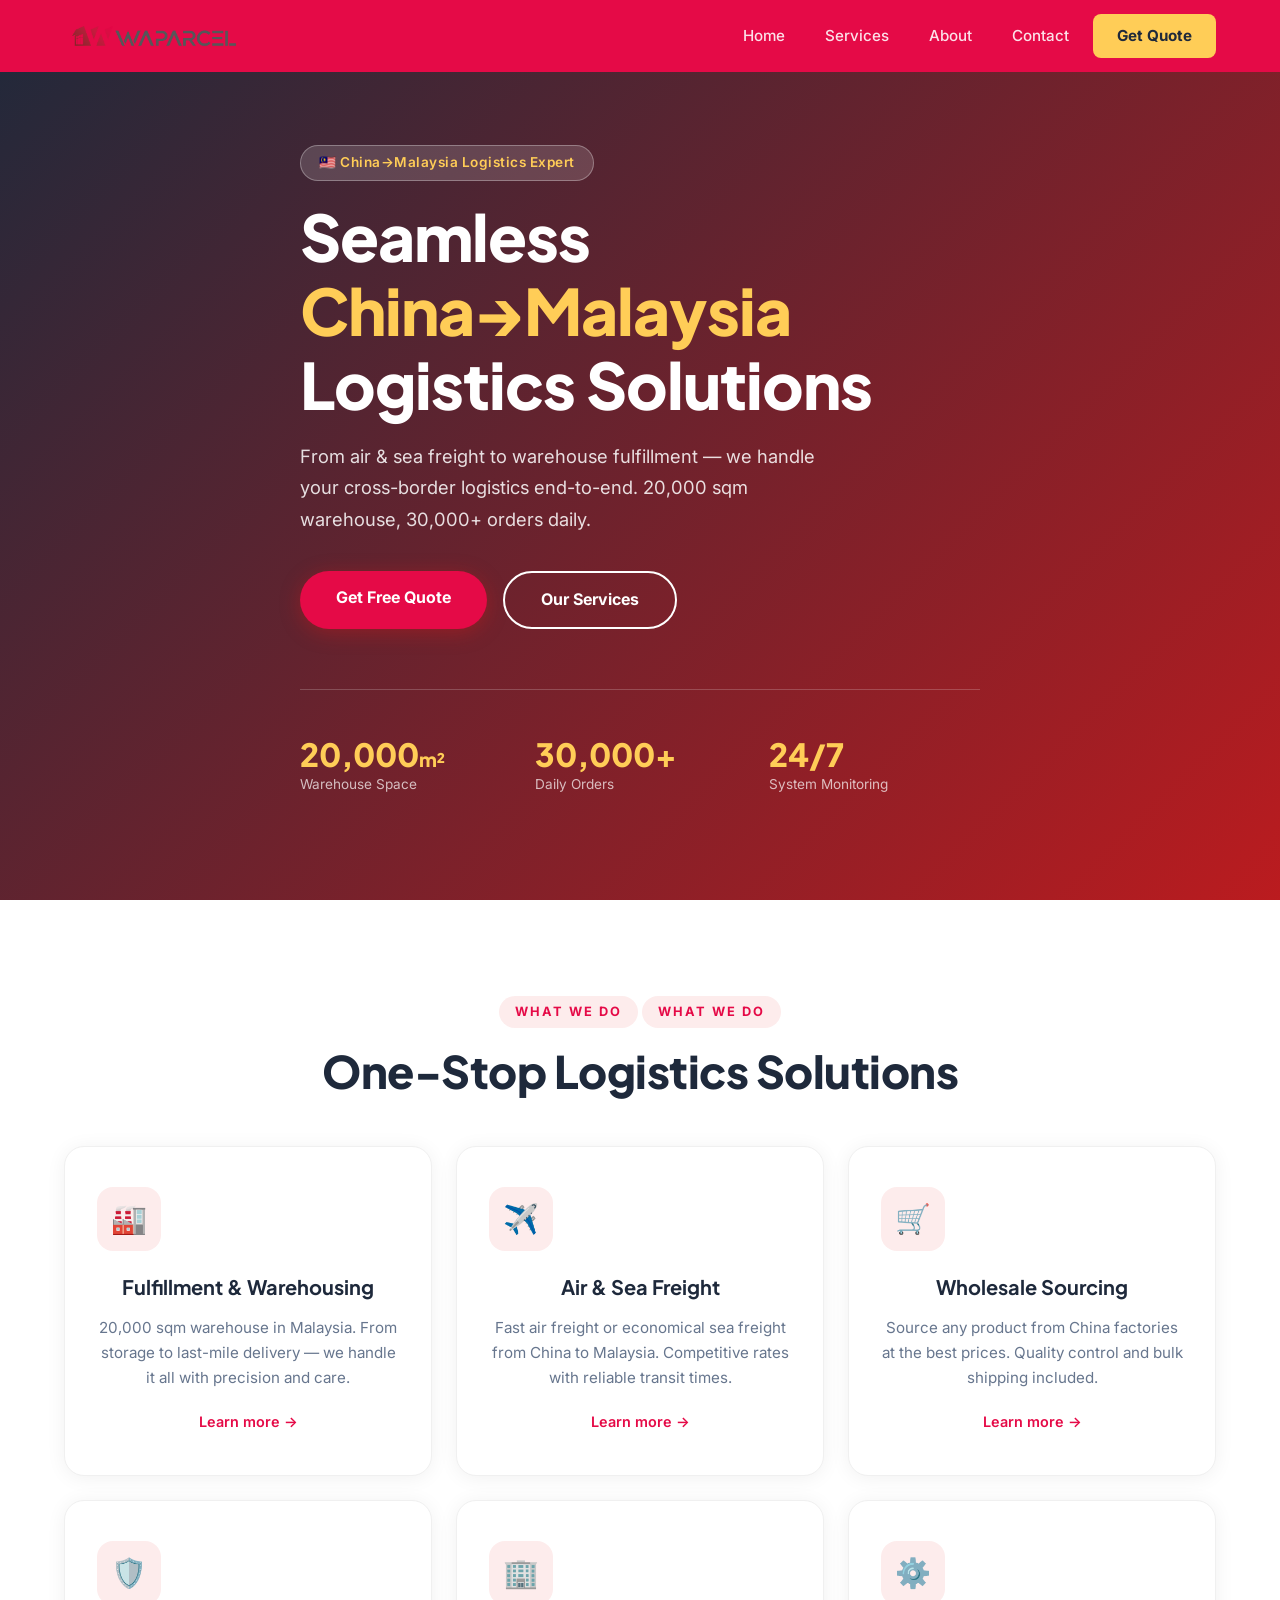
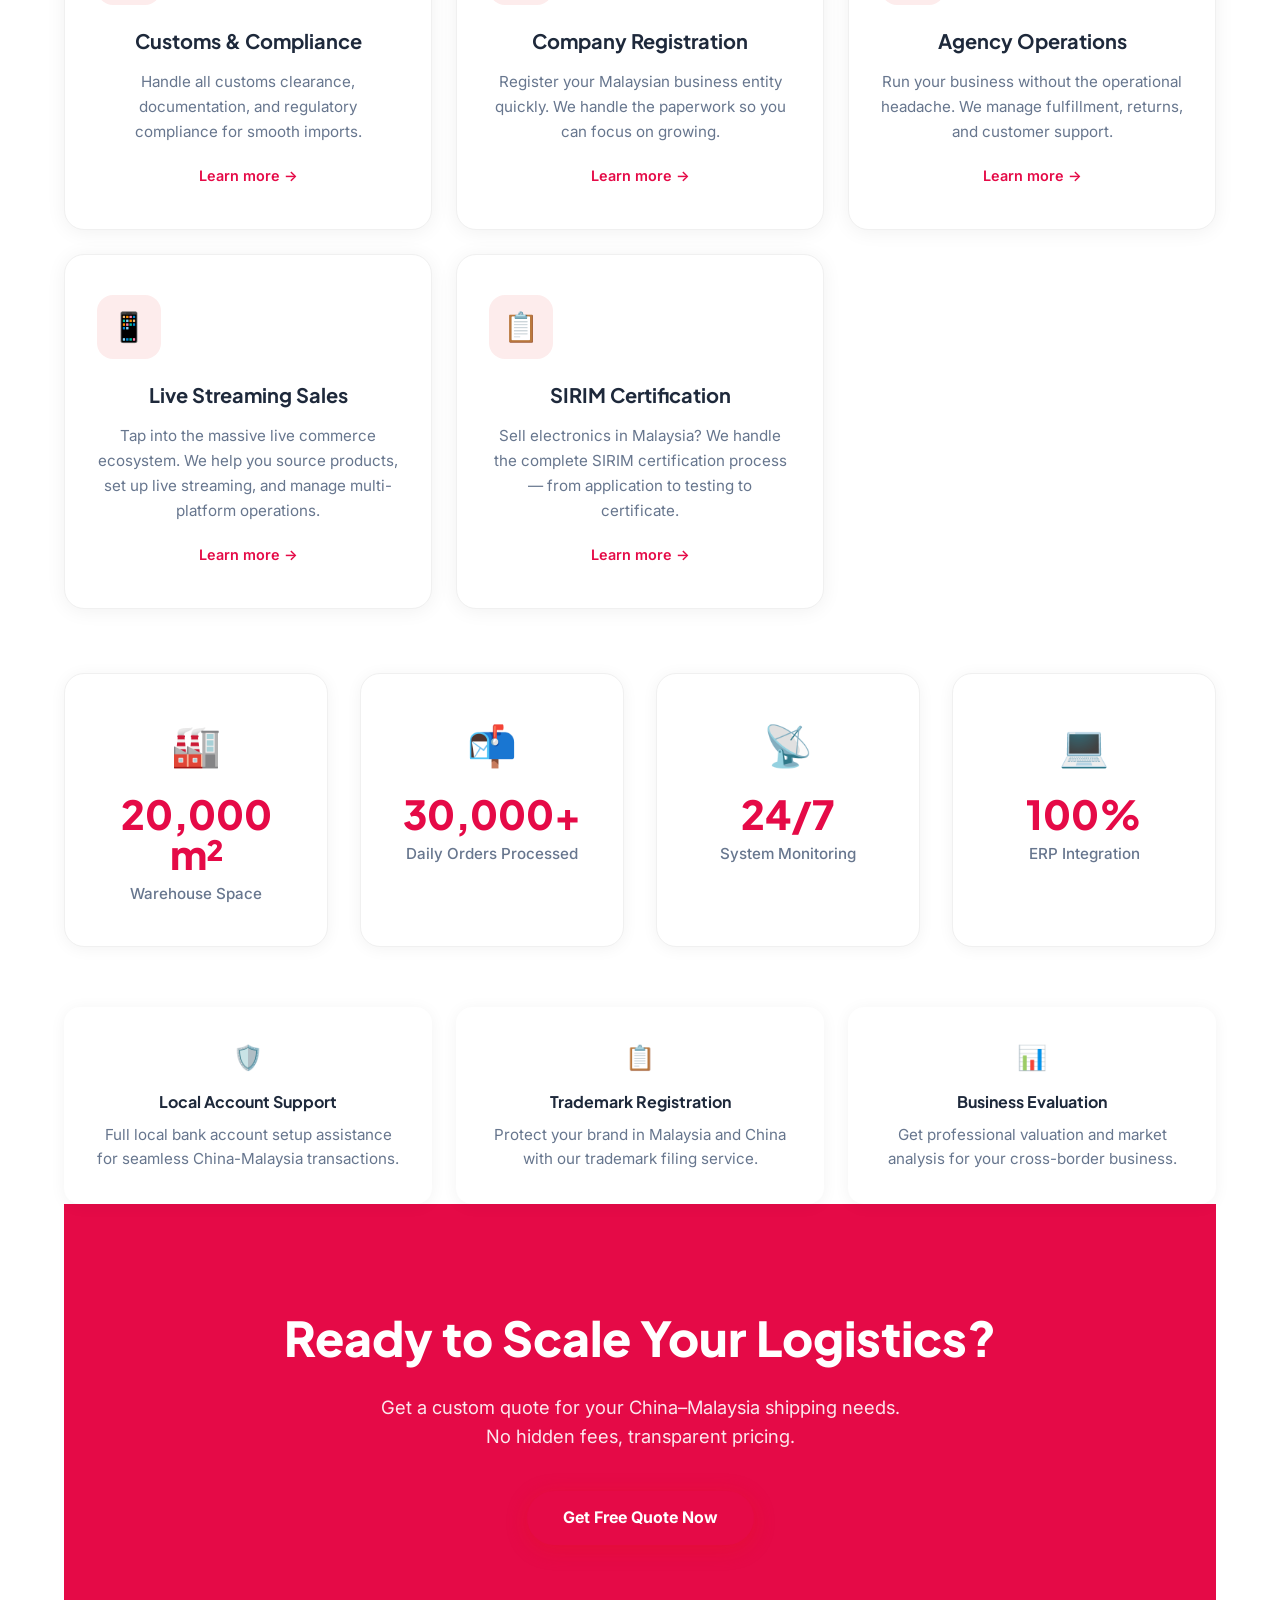
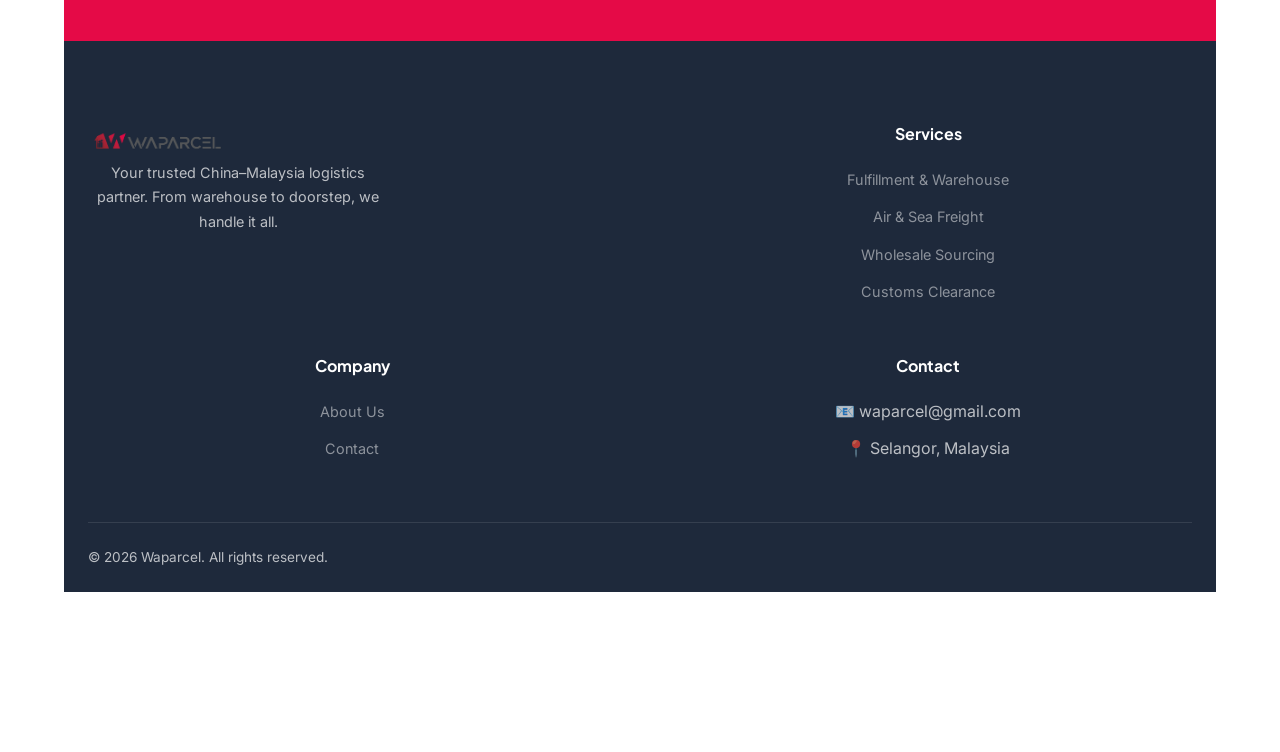
==== commit c3288576: "Update homepage CTA to use proper CSS class" ====
--- a/index.html
+++ b/index.html
@@ -175,11 +175,14 @@
       
     </div>
     
-    <section style="background:var(--red); padding:80px 0; margin-top:80px; text-align:center;">
+        <!-- CTA -->
+    <section class="cta-section">
       <div class="container">
-        <h2 style="color:white; font-size:2.5rem; font-weight:800; margin-bottom:16px; font-family:var(--font-head);">Ready to Simplify Your Logistics?</h2>
-        <p style="color:rgba(255,255,255,0.85); font-size:1.1rem; margin-bottom:32px; max-width:600px; margin-left:auto; margin-right:auto;">Get a free consultation and custom quote for your China-Malaysia supply chain needs.</p>
-        <a href="contact.html" style="display:inline-block; background:white; color:var(--red); padding:16px 40px; border-radius:50px; font-weight:700; font-size:1rem; text-decoration:none; transition:all 0.3s;">Request a Quote →</a>
+        <h2>Ready to Scale Your Logistics?</h2>
+        <p>Get a custom quote for your China–Malaysia shipping needs. No hidden fees, transparent pricing.</p>
+        <div class="cta-actions">
+          <a href="contact.html" class="btn btn-primary">Get Free Quote Now</a>
+        </div>
       </div>
     </section>
 
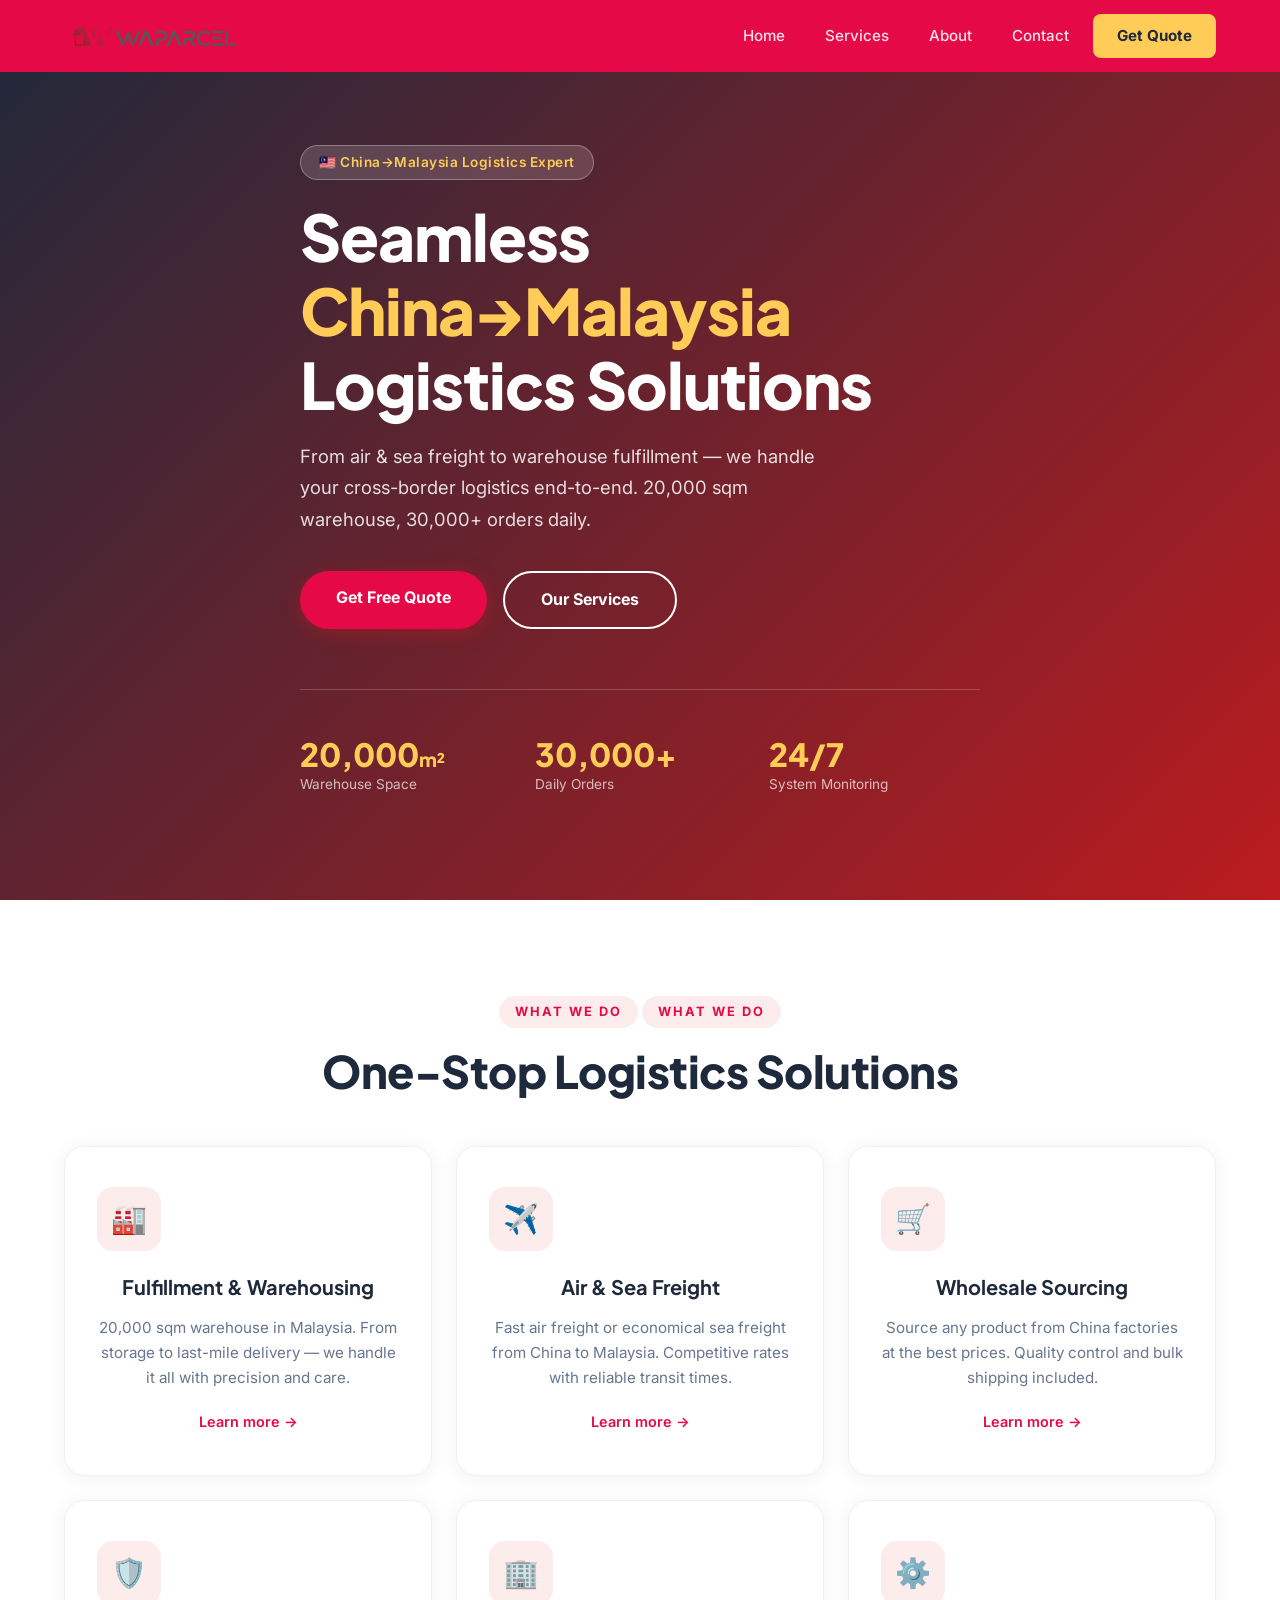
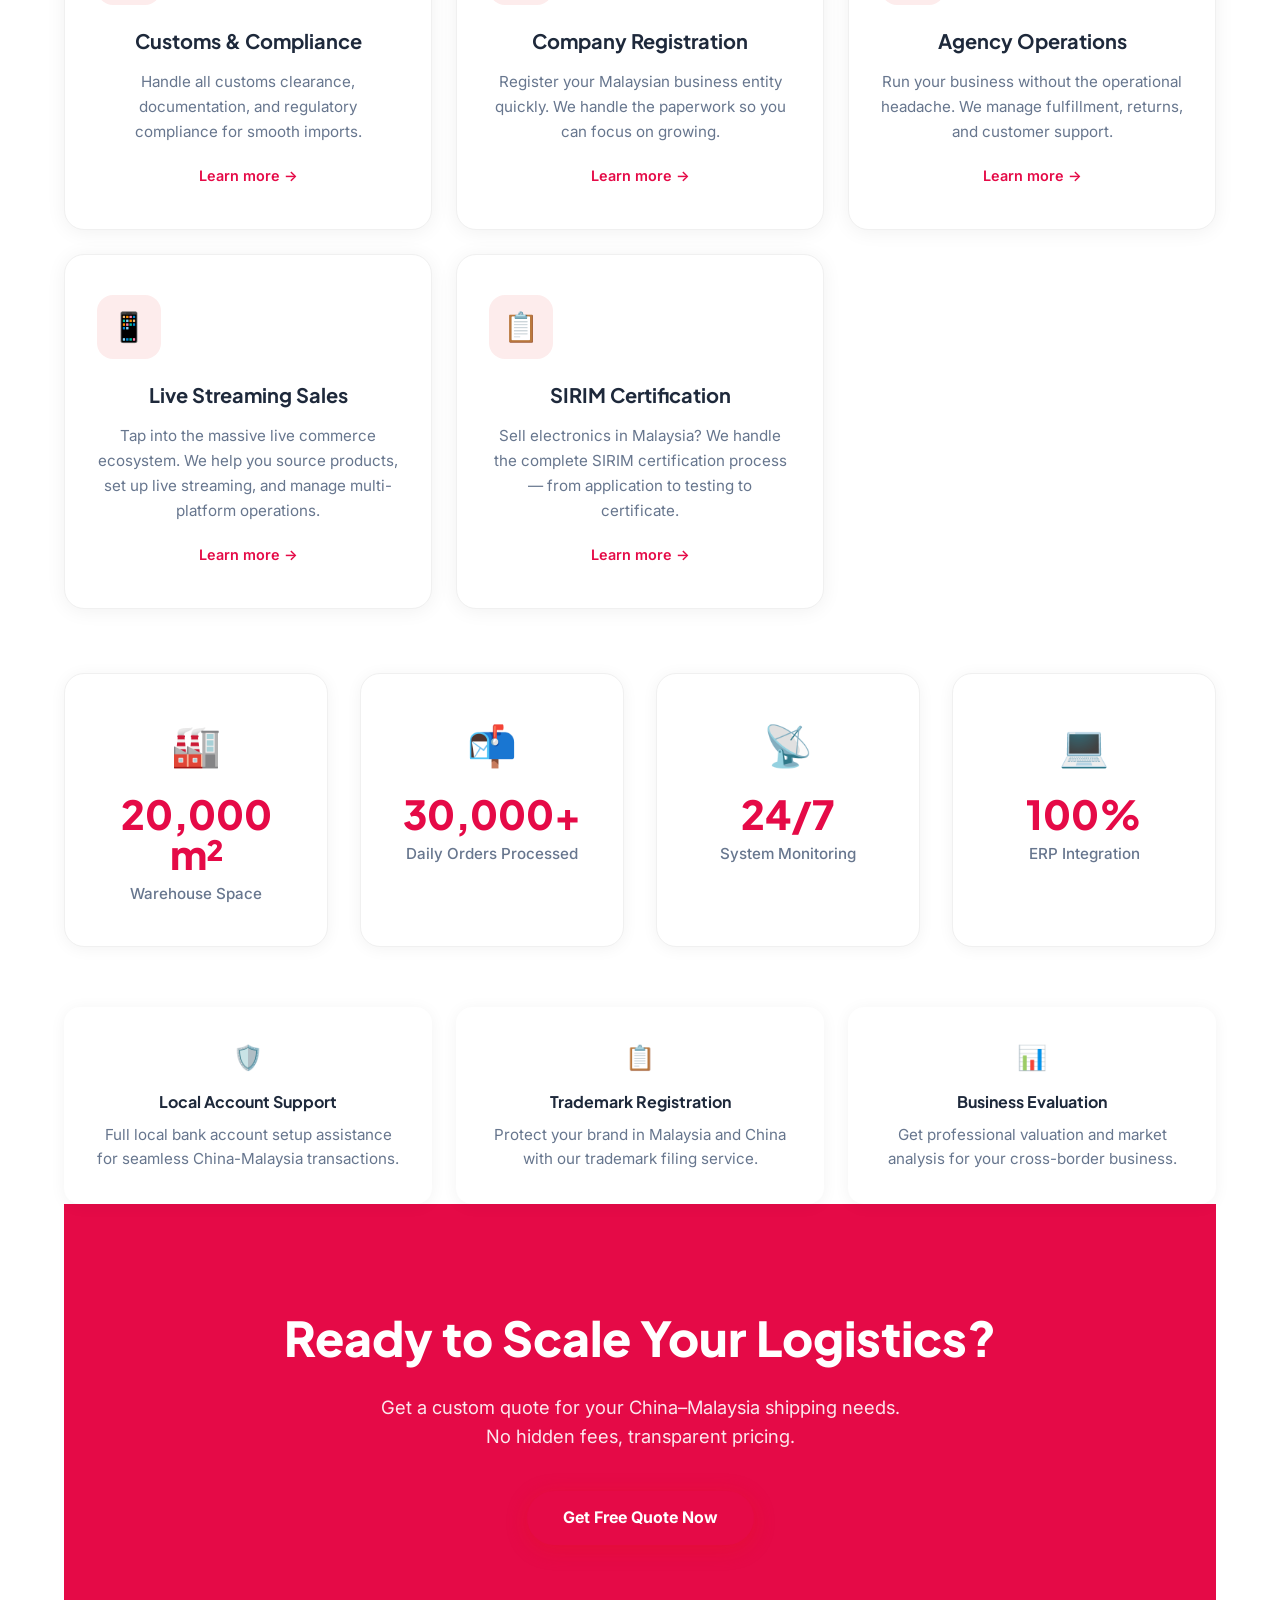
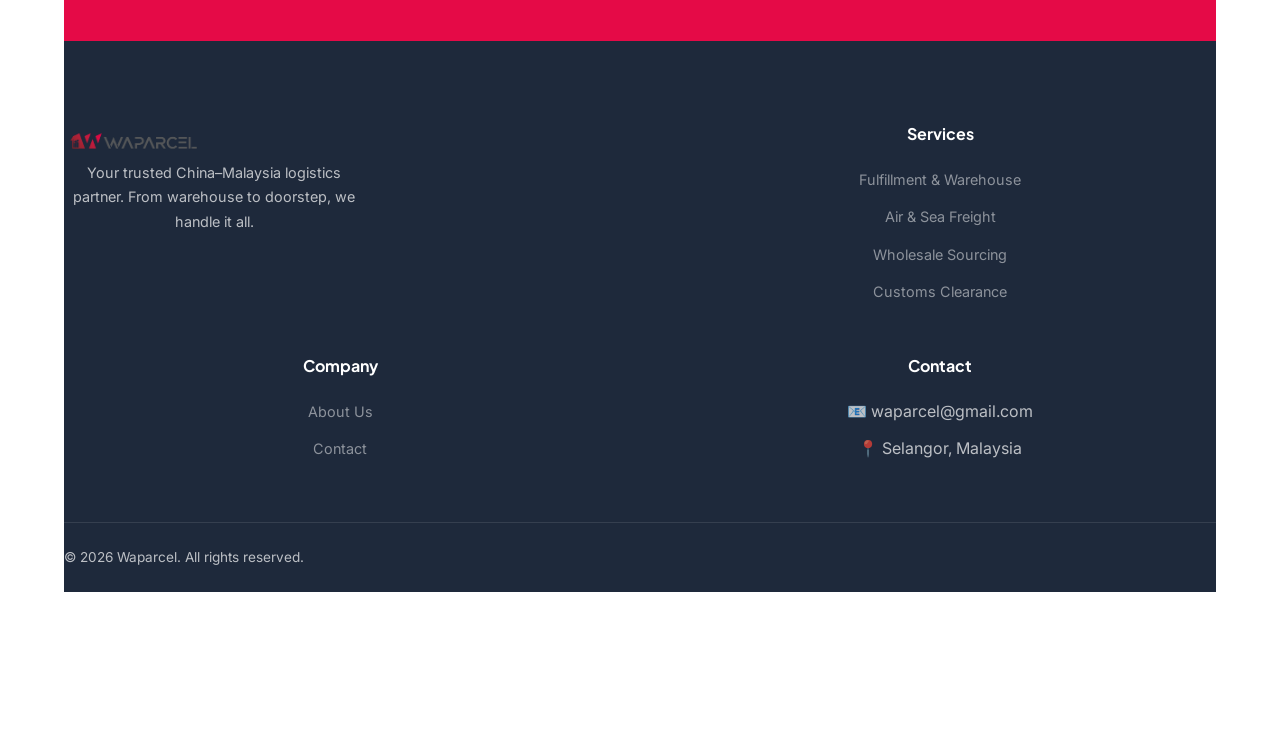
==== commit 8ff057ce: "Make CTA and Footer full width - remove container wrapper" ====
--- a/index.html
+++ b/index.html
@@ -177,49 +177,45 @@
     
         <!-- CTA -->
     <section class="cta-section">
-      <div class="container">
-        <h2>Ready to Scale Your Logistics?</h2>
-        <p>Get a custom quote for your China–Malaysia shipping needs. No hidden fees, transparent pricing.</p>
-        <div class="cta-actions">
-          <a href="contact.html" class="btn btn-primary">Get Free Quote Now</a>
-        </div>
+      <h2>Ready to Scale Your Logistics?</h2>
+      <p>Get a custom quote for your China–Malaysia shipping needs. No hidden fees, transparent pricing.</p>
+      <div class="cta-actions">
+        <a href="contact.html" class="btn btn-primary">Get Free Quote Now</a>
       </div>
     </section>
 
     <!-- FOOTER -->
     <footer class="footer">
-      <div class="container">
-        <div class="footer-grid">
-          <div class="footer-brand">
-            <img src="images/logo.png" alt="WAPARCEL" height="40">
-            <p>Your trusted China–Malaysia logistics partner. From warehouse to doorstep, we handle it all.</p>
-          </div>
-          <div class="footer-col">
-            <h4>Services</h4>
-            <ul>
-              <li><a href="services.html">Fulfillment & Warehouse</a></li>
-              <li><a href="services.html">Air & Sea Freight</a></li>
-              <li><a href="services.html">Wholesale Sourcing</a></li>
-              <li><a href="services.html">Customs Clearance</a></li>
-            </ul>
-          </div>
-          <div class="footer-col">
-            <h4>Company</h4>
-            <ul>
-              <li><a href="about.html">About Us</a></li>
-              <li><a href="contact.html">Contact</a></li>
-            </ul>
-          </div>
-          <div class="footer-col">
-            <h4>Contact</h4>
-            <ul>
-              <li>📧 waparcel@gmail.com</li>
-              <li>📍 Selangor, Malaysia</li>
-            </ul>
-          </div>
-        </div>
-        <div class="footer-bottom"><span>© 2026 Waparcel. All rights reserved.</span></div>
-      </div>
+      <div class="footer-grid">
+        <div class="footer-brand">
+          <img src="images/logo.png" alt="WAPARCEL" height="40">
+          <p>Your trusted China–Malaysia logistics partner. From warehouse to doorstep, we handle it all.</p>
+        </div>
+        <div class="footer-col">
+          <h4>Services</h4>
+          <ul>
+            <li><a href="services.html">Fulfillment & Warehouse</a></li>
+            <li><a href="services.html">Air & Sea Freight</a></li>
+            <li><a href="services.html">Wholesale Sourcing</a></li>
+            <li><a href="services.html">Customs Clearance</a></li>
+          </ul>
+        </div>
+        <div class="footer-col">
+          <h4>Company</h4>
+          <ul>
+            <li><a href="about.html">About Us</a></li>
+            <li><a href="contact.html">Contact</a></li>
+          </ul>
+        </div>
+        <div class="footer-col">
+          <h4>Contact</h4>
+          <ul>
+            <li>📧 waparcel@gmail.com</li>
+            <li>📍 Selangor, Malaysia</li>
+          </ul>
+        </div>
+      </div>
+      <div class="footer-bottom"><span>© 2026 Waparcel. All rights reserved.</span></div>
     </footer>
 
     <button class="scroll-top" id="scrollTop" onclick="window.scrollTo({top:0,behavior:'smooth'})">↑</button>
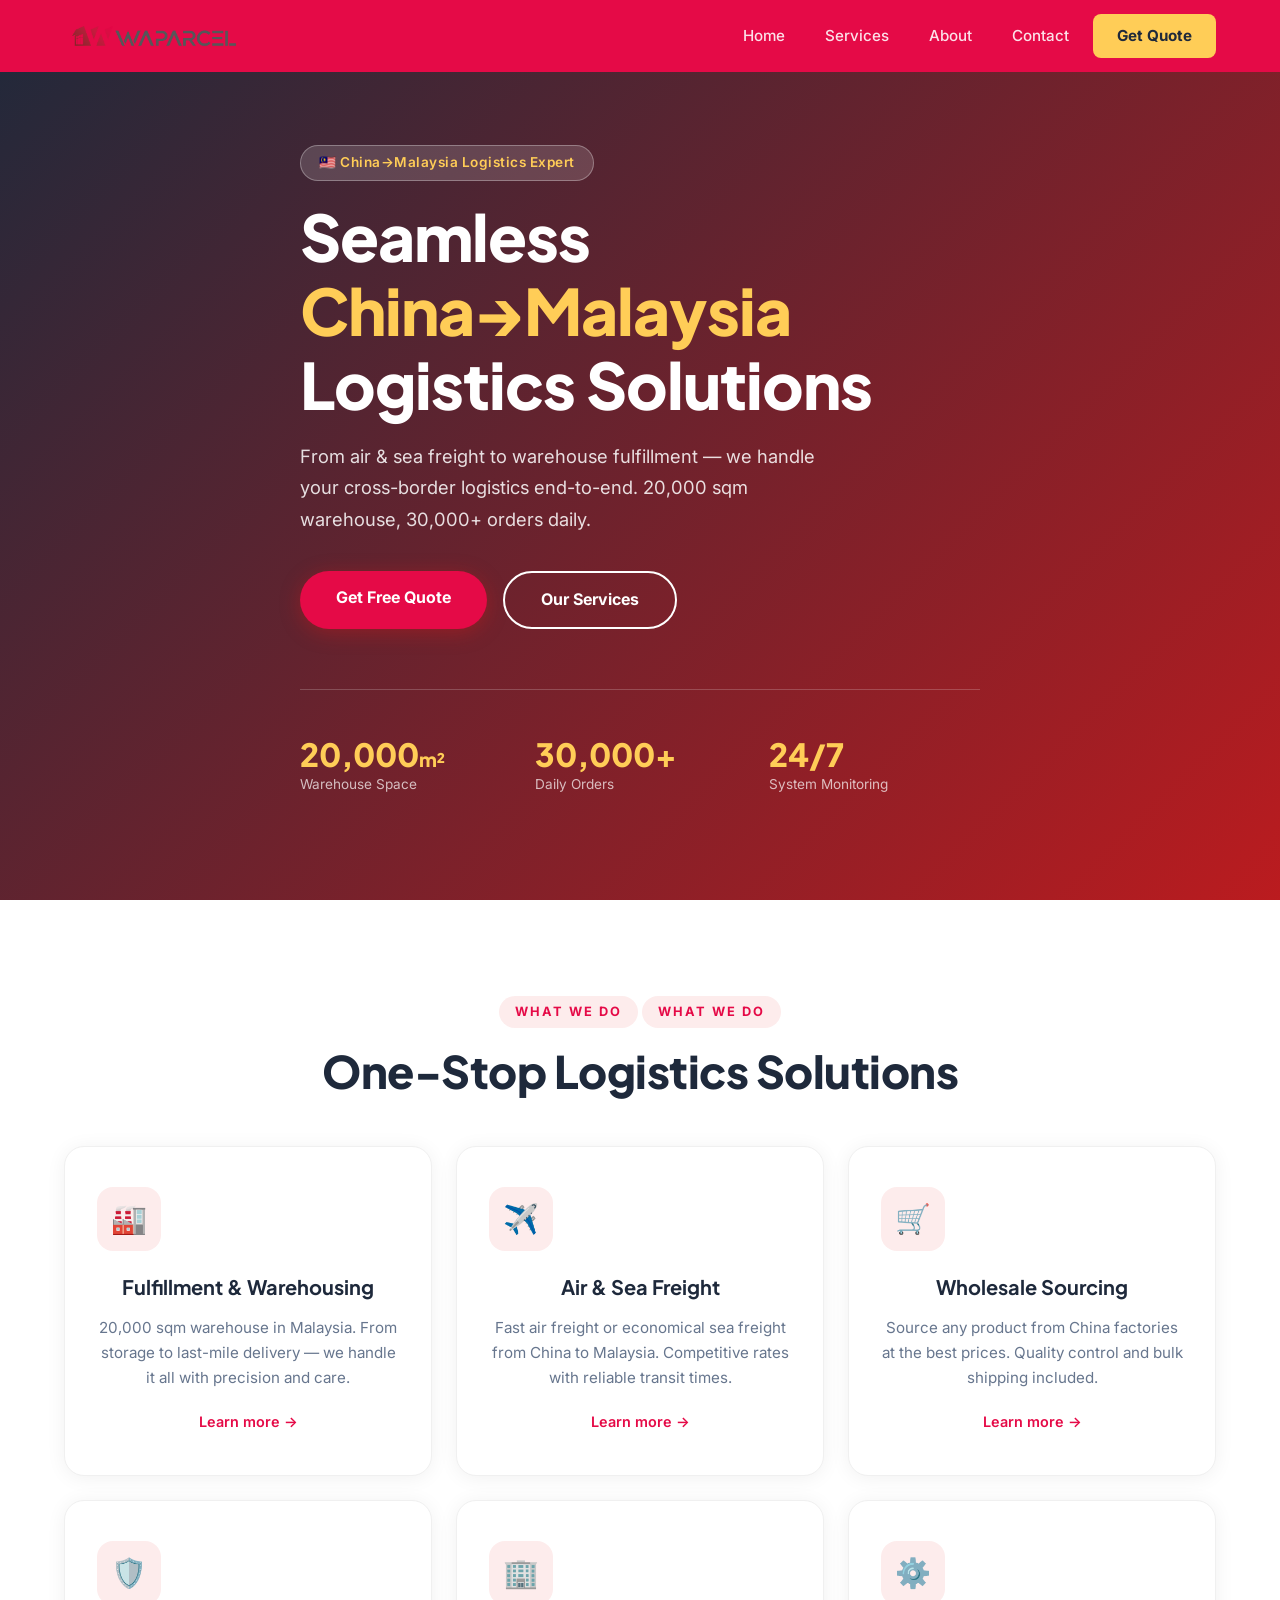
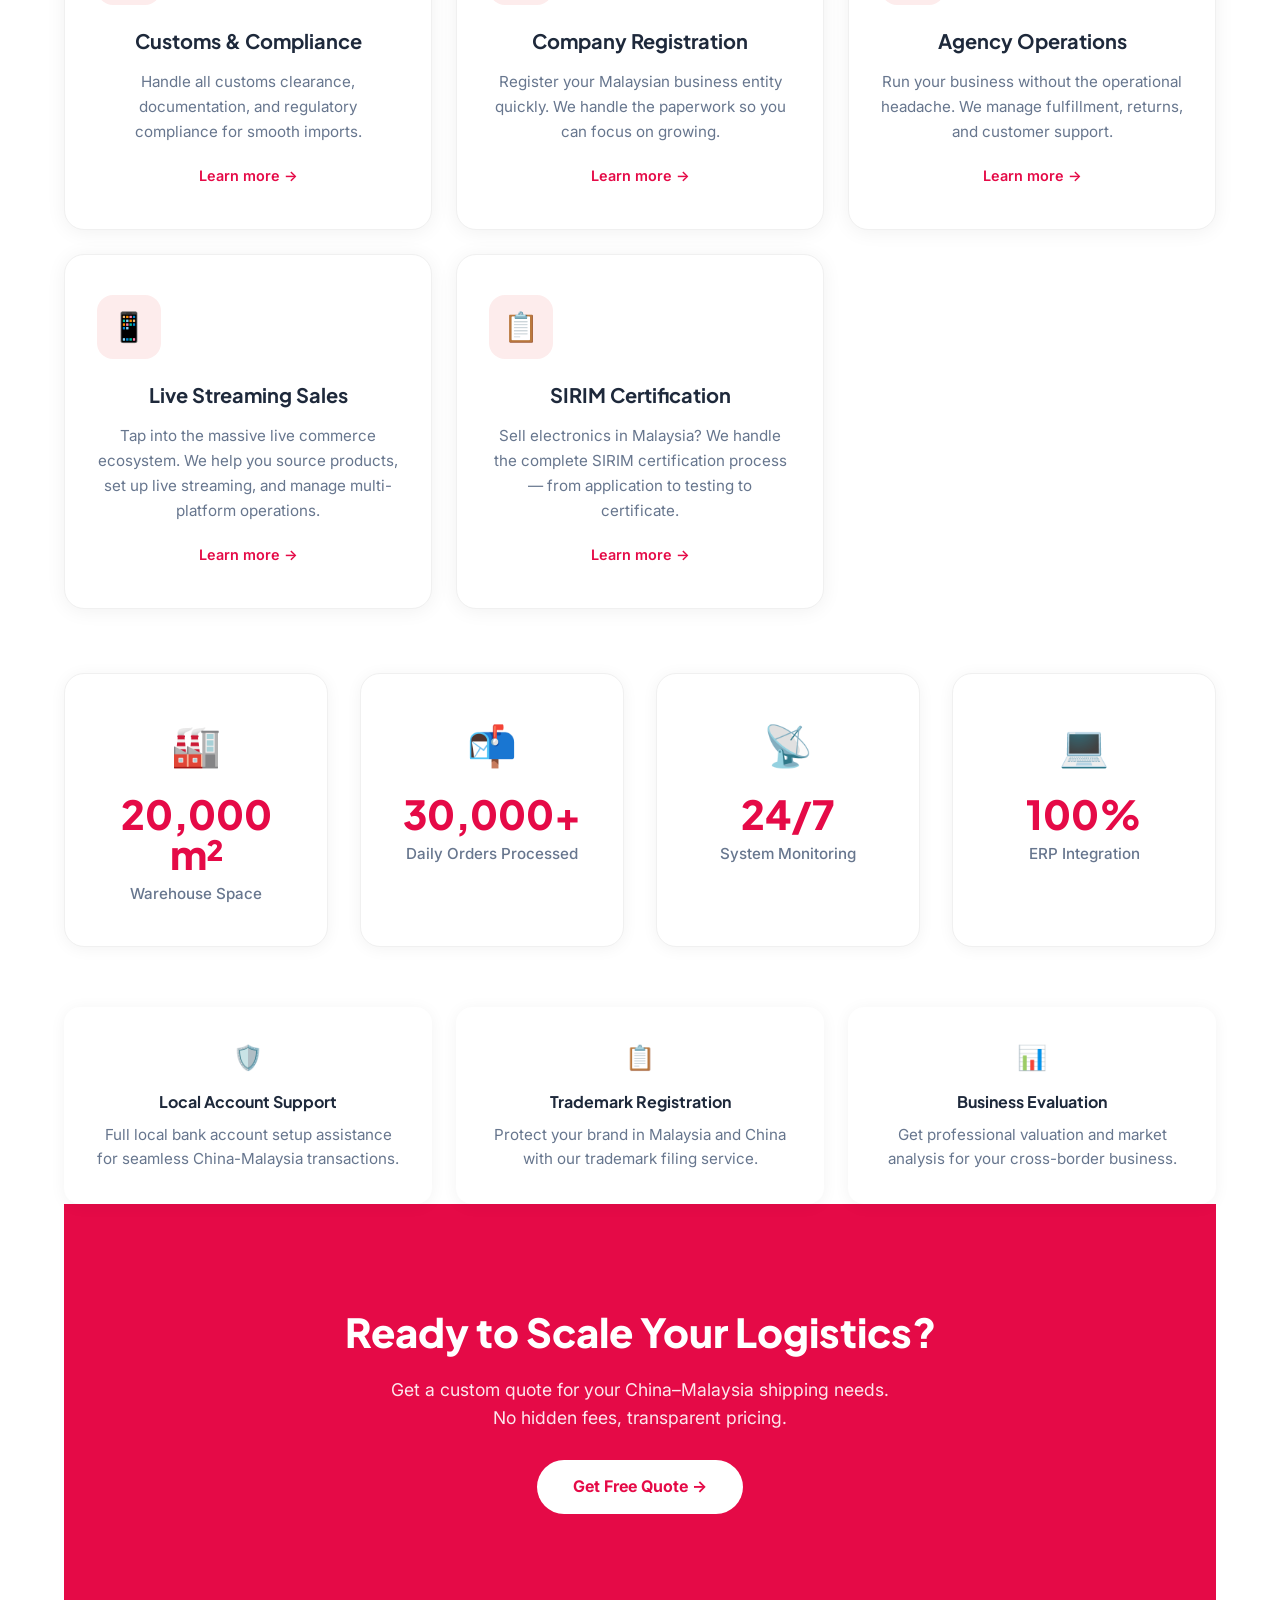
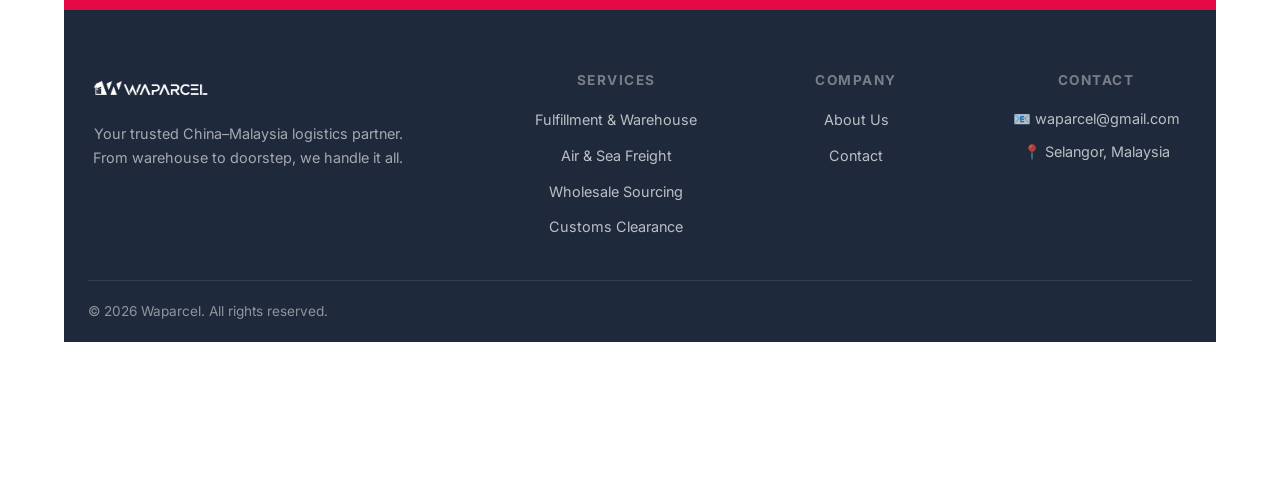
==== commit 5b0dfec3: "Restore yesterday's footer and CTA inline style - full width with padding" ====
--- a/index.html
+++ b/index.html
@@ -176,46 +176,48 @@
     </div>
     
         <!-- CTA -->
-    <section class="cta-section">
-      <h2>Ready to Scale Your Logistics?</h2>
-      <p>Get a custom quote for your China–Malaysia shipping needs. No hidden fees, transparent pricing.</p>
-      <div class="cta-actions">
-        <a href="contact.html" class="btn btn-primary">Get Free Quote Now</a>
-      </div>
+    <section style="background:var(--red); padding:96px 24px; text-align:center;">
+      <h2 style="color:#fff; font-size:2.5rem; font-weight:800; margin-bottom:12px; font-family:var(--font-head);">Ready to Scale Your Logistics?</h2>
+      <p style="color:rgba(255,255,255,0.9); font-size:1.1rem; margin-bottom:28px; max-width:500px; margin-left:auto; margin-right:auto;">Get a custom quote for your China–Malaysia shipping needs. No hidden fees, transparent pricing.</p>
+      <a href="contact.html" style="display:inline-block; background:#fff; color:var(--red); padding:14px 36px; border-radius:50px; font-weight:700; font-size:1rem; text-decoration:none;">Get Free Quote →</a>
     </section>
 
     <!-- FOOTER -->
-    <footer class="footer">
-      <div class="footer-grid">
-        <div class="footer-brand">
-          <img src="images/logo.png" alt="WAPARCEL" height="40">
-          <p>Your trusted China–Malaysia logistics partner. From warehouse to doorstep, we handle it all.</p>
-        </div>
-        <div class="footer-col">
-          <h4>Services</h4>
-          <ul>
-            <li><a href="services.html">Fulfillment & Warehouse</a></li>
-            <li><a href="services.html">Air & Sea Freight</a></li>
-            <li><a href="services.html">Wholesale Sourcing</a></li>
-            <li><a href="services.html">Customs Clearance</a></li>
+    <footer style="background:var(--dark); color:white; padding:60px 24px 0;">
+      <div style="display:grid; grid-template-columns:2fr 1fr 1fr 1fr; gap:48px; flex-wrap:wrap;">
+        <div>
+          <div style="display:flex; align-items:center; gap:12px; margin-bottom:16px;">
+            <img src="images/logo.png" alt="WAPARCEL" style="height:36px; filter:brightness(0) invert(1);">
+          </div>
+          <p style="color:rgba(255,255,255,0.6); font-size:0.9rem; line-height:1.7; max-width:320px;">Your trusted China–Malaysia logistics partner. From warehouse to doorstep, we handle it all.</p>
+        </div>
+        <div>
+          <h4 style="font-size:0.85rem; font-weight:700; text-transform:uppercase; letter-spacing:1.5px; color:rgba(255,255,255,0.4); margin-bottom:16px;">Services</h4>
+          <ul style="list-style:none; padding:0; margin:0; display:grid; gap:10px;">
+            <li><a href="services.html" style="color:rgba(255,255,255,0.7); text-decoration:none; font-size:0.9rem;">Fulfillment & Warehouse</a></li>
+            <li><a href="services.html" style="color:rgba(255,255,255,0.7); text-decoration:none; font-size:0.9rem;">Air & Sea Freight</a></li>
+            <li><a href="services.html" style="color:rgba(255,255,255,0.7); text-decoration:none; font-size:0.9rem;">Wholesale Sourcing</a></li>
+            <li><a href="services.html" style="color:rgba(255,255,255,0.7); text-decoration:none; font-size:0.9rem;">Customs Clearance</a></li>
           </ul>
         </div>
-        <div class="footer-col">
-          <h4>Company</h4>
-          <ul>
-            <li><a href="about.html">About Us</a></li>
-            <li><a href="contact.html">Contact</a></li>
+        <div>
+          <h4 style="font-size:0.85rem; font-weight:700; text-transform:uppercase; letter-spacing:1.5px; color:rgba(255,255,255,0.4); margin-bottom:16px;">Company</h4>
+          <ul style="list-style:none; padding:0; margin:0; display:grid; gap:10px;">
+            <li><a href="about.html" style="color:rgba(255,255,255,0.7); text-decoration:none; font-size:0.9rem;">About Us</a></li>
+            <li><a href="contact.html" style="color:rgba(255,255,255,0.7); text-decoration:none; font-size:0.9rem;">Contact</a></li>
           </ul>
         </div>
-        <div class="footer-col">
-          <h4>Contact</h4>
-          <ul>
-            <li>📧 waparcel@gmail.com</li>
-            <li>📍 Selangor, Malaysia</li>
+        <div>
+          <h4 style="font-size:0.85rem; font-weight:700; text-transform:uppercase; letter-spacing:1.5px; color:rgba(255,255,255,0.4); margin-bottom:16px;">Contact</h4>
+          <ul style="list-style:none; padding:0; margin:0; display:grid; gap:10px;">
+            <li style="color:rgba(255,255,255,0.7); font-size:0.9rem;">📧 waparcel@gmail.com</li>
+            <li style="color:rgba(255,255,255,0.7); font-size:0.9rem;">📍 Selangor, Malaysia</li>
           </ul>
         </div>
       </div>
-      <div class="footer-bottom"><span>© 2026 Waparcel. All rights reserved.</span></div>
+      <div style="padding:20px 0; display:flex; justify-content:space-between; align-items:center; font-size:0.85rem; color:rgba(255,255,255,0.5); margin-top:40px; border-top:1px solid rgba(255,255,255,0.1);">
+        <span>© 2026 Waparcel. All rights reserved.</span>
+      </div>
     </footer>
 
     <button class="scroll-top" id="scrollTop" onclick="window.scrollTo({top:0,behavior:'smooth'})">↑</button>
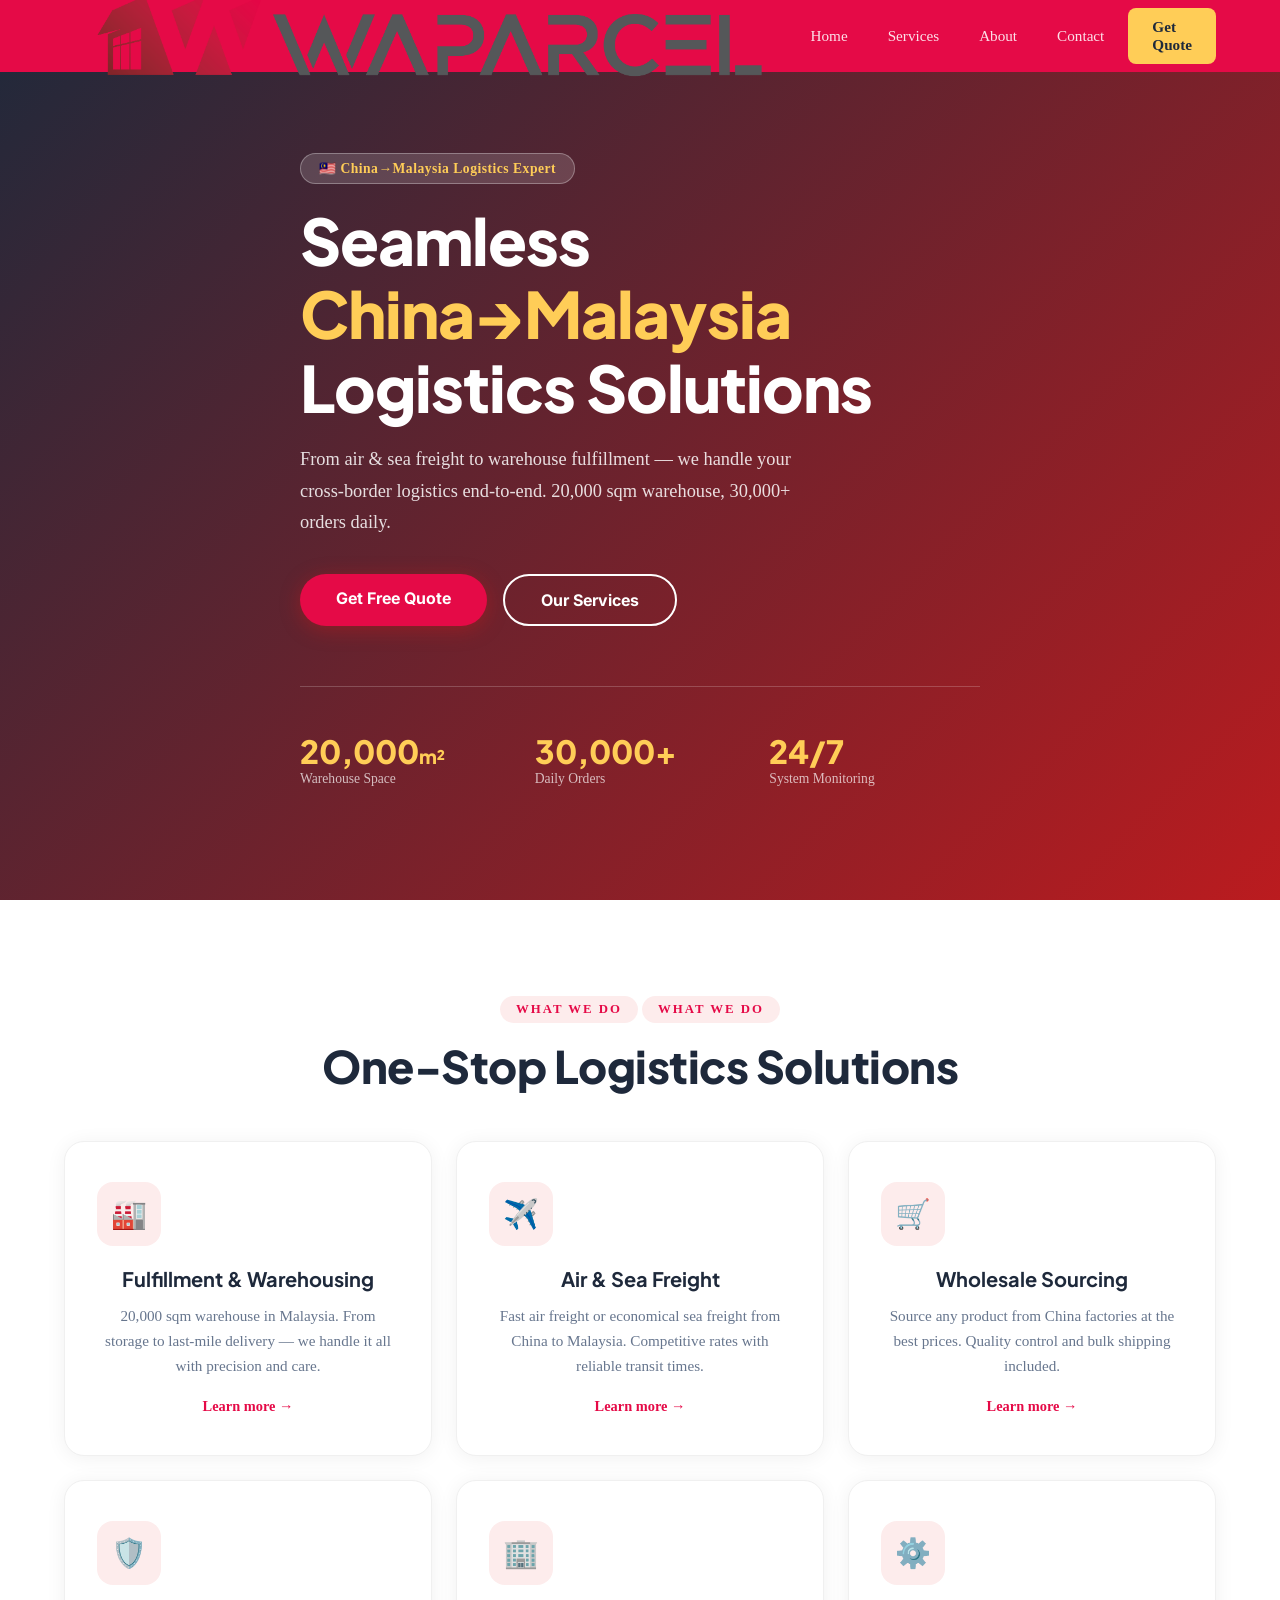
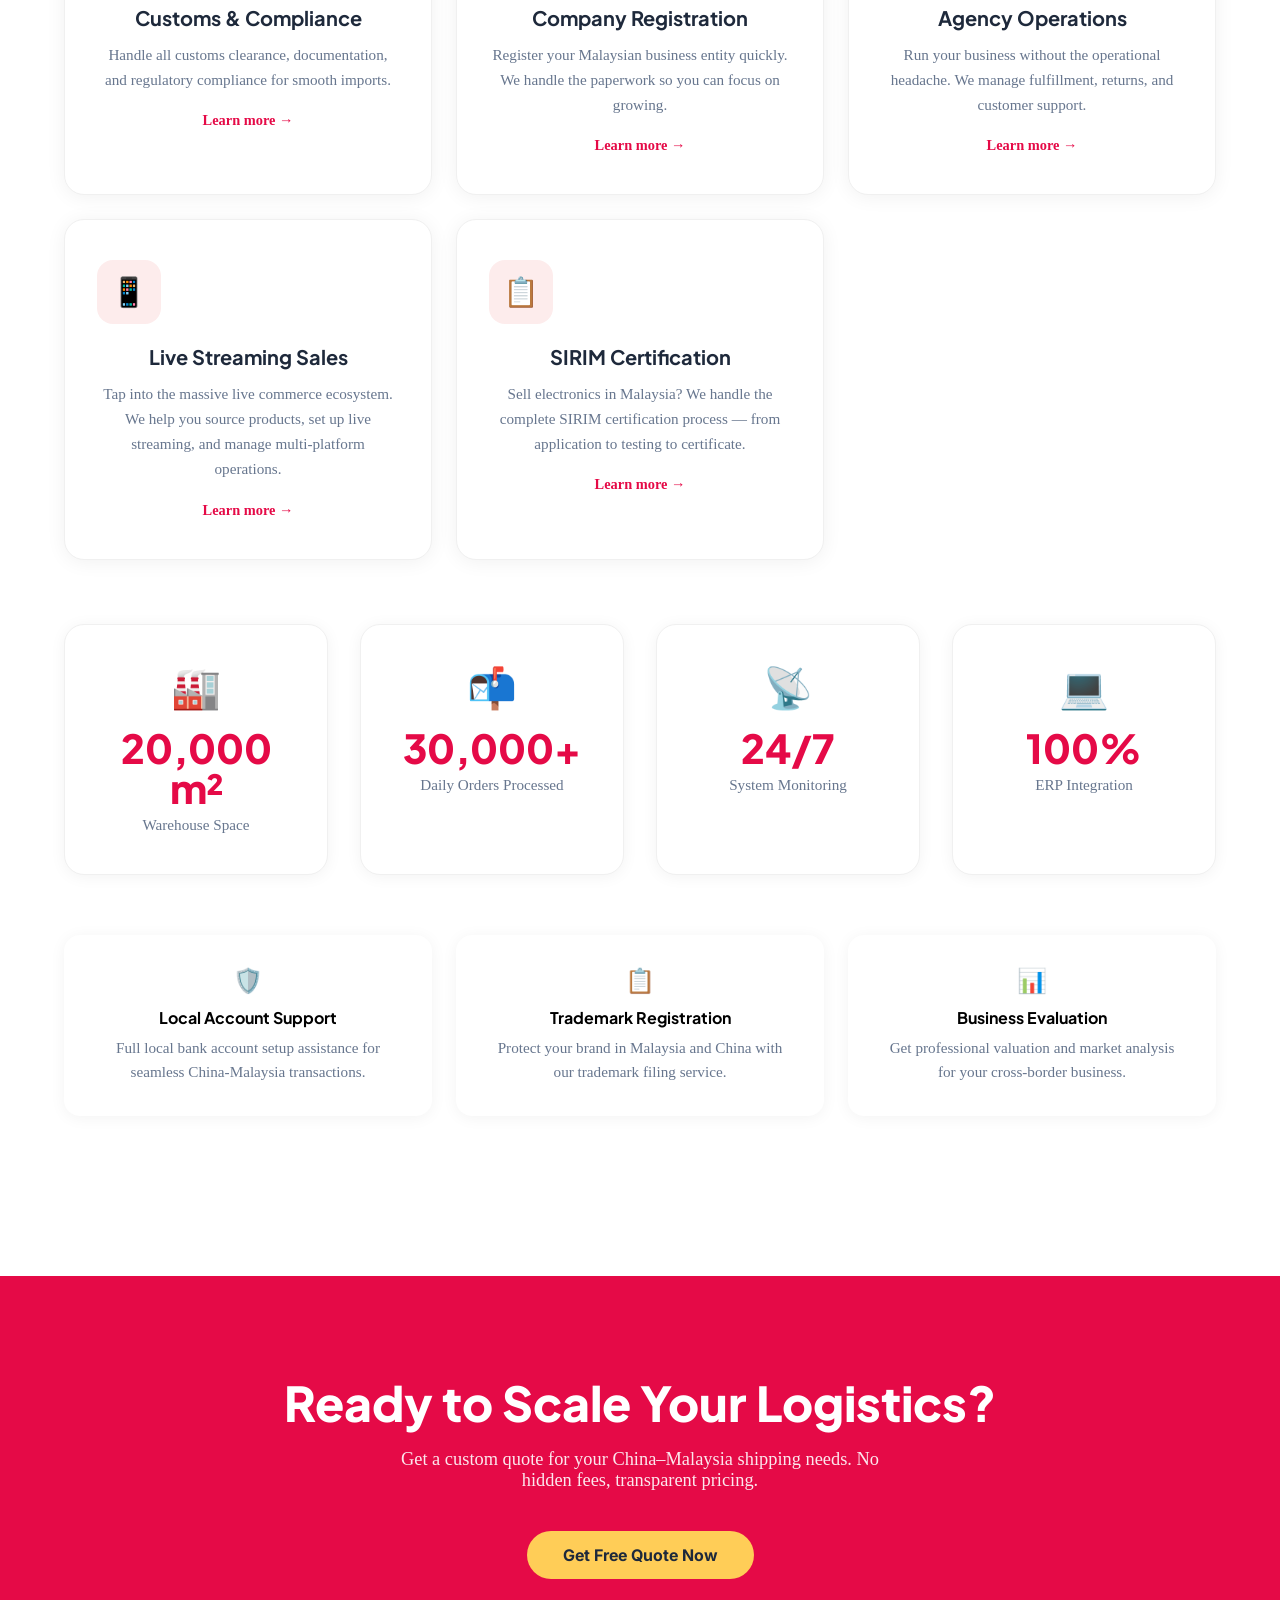
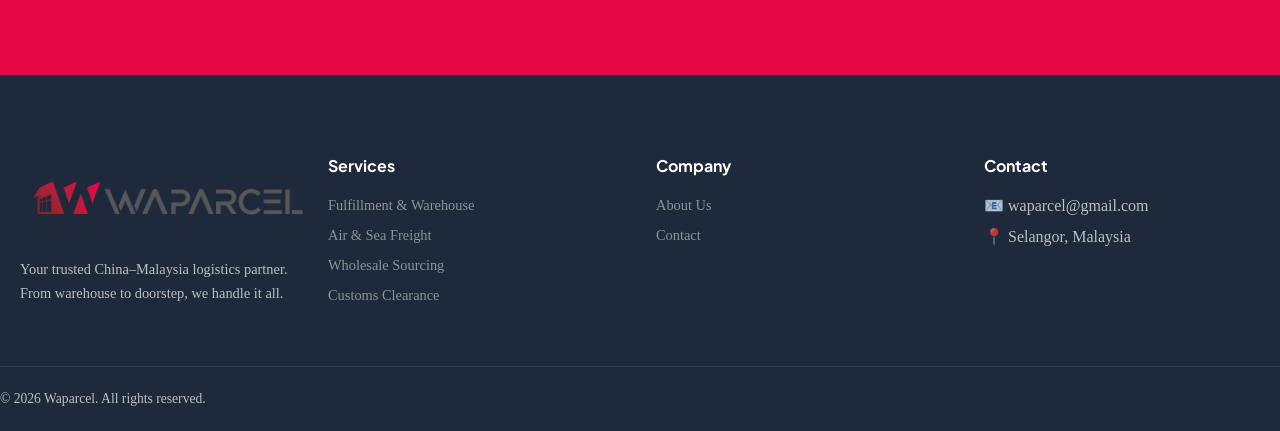
==== commit 30cf5719: "Rollback to 11:44 version - clean desktop layout" ====
--- a/index.html
+++ b/index.html
@@ -1,13 +1,76 @@
 <!DOCTYPE html>
 <html lang="en">
 <head>
+<!-- Google tag (gtag.js) -->
+<script async src="https://www.googletagmanager.com/gtag/js?id=G-65H1P3PLHP"></script>
+<script>
+  window.dataLayer = window.dataLayer || [];
+  function gtag(){dataLayer.push(arguments);}
+  gtag('js', new Date());
+  gtag('config', 'G-65H1P3PLHP');
+</script>
   <meta charset="UTF-8">
   <meta name="viewport" content="width=device-width, initial-scale=1.0">
-  <meta name="description" content="Waparcel 提供马来西亚至中国一站式物流解决方案：仓储代发、批发采购、公司注册、代理运营服务。10,000平米仓库，每日处理30,000+订单。">
-  <title>WAPARCEL – China-Malaysia Customs Clearance Logistics | Fulfillment, Warehouse, Wholesale</title>
+  <title>WAPARCEL – China-Malaysia Logistics | Air Freight, Sea Freight, Warehouse Fulfillment</title>
+  <meta name="description" content="Waparcel is Malaysia's trusted China logistics partner. 20,000 sqm warehouse, 30,000+ daily orders. Air freight, sea freight, fulfillment, customs clearance, and wholesale sourcing. Get a free quote today.">
+  <meta name="keywords" content="China to Malaysia logistics, air freight Malaysia, sea freight Malaysia, warehouse fulfillment Malaysia, customs clearance, wholesale sourcing, dropshipping Malaysia">
+  <meta name="robots" content="index, follow">
+  <meta name="author" content="Waparcel">
+  <link rel="canonical" href="https://waparcel.com/">
+  
+  <!-- Open Graph -->
+  <meta property="og:type" content="website">
+  <meta property="og:url" content="https://waparcel.com/">
+  <meta property="og:title" content="WAPARCEL – China-Malaysia Logistics Solutions">
+  <meta property="og:description" content="Malaysia's trusted China logistics partner. 20,000 sqm warehouse, 30,000+ daily orders. Air freight, sea freight, fulfillment, and wholesale sourcing.">
+  <meta property="og:image" content="https://waparcel.com/images/og-image.png">
+  <meta property="og:locale" content="en_US">
+  <meta property="og:site_name" content="Waparcel">
+  
+  <!-- Twitter Card -->
+  <meta name="twitter:card" content="summary_large_image">
+  <meta name="twitter:title" content="WAPARCEL – China-Malaysia Logistics Solutions">
+  <meta name="twitter:description" content="Malaysia's trusted China logistics partner. 20,000 sqm warehouse, 30,000+ daily orders. Get a free quote today.">
+  <meta name="twitter:image" content="https://waparcel.com/images/og-image.png">
+  
+  <!-- Favicon -->
+  <link rel="icon" type="image/png" href="images/favicon.png">
+  
+  <!-- Fonts -->
+  <link rel="preconnect" href="https://fonts.googleapis.com">
+  <link rel="preconnect" href="https://fonts.gstatic.com" crossorigin>
   <link rel="preconnect" href="https://fonts.googleapis.com">
   <link href="https://fonts.googleapis.com/css2?family=Plus+Jakarta+Sans:wght@600;700;800;900&family=Inter:wght@400;500;600;700&display=swap" rel="stylesheet">
   <link rel="stylesheet" href="css/style.css">
+<style>
+@media (max-width: 768px) { 
+  /* Simple mobile header */
+  .header { display: block !important; visibility: visible !important; height: auto !important; padding: 10px 16px !important; position: relative !important; background: #E50A47; } 
+  .header-inner { display: flex; align-items: center; justify-content: space-between; height: auto; }
+  .nav { display: none !important; } 
+  .mobile-toggle { display: block !important; }
+  .logo img { height: 28px; }
+  .nav-cta { display: none !important; }
+  .container { max-width: 100% !important; padding: 0 16px !important; width: 100% !important; box-sizing: border-box !important; } 
+  body { overflow-x: hidden !important; } 
+  .hero { width: 100% !important; padding: 70px 0 40px !important; } 
+  .hero-content { width: 100% !important; max-width: 100% !important; padding: 16px !important; box-sizing: border-box !important; } 
+  .hero-stats { display: flex !important; flex-direction: column !important; gap: 16px !important; width: 100% !important; align-items: center !important; } 
+  .section, .cta-section, .footer { width: 100% !important; max-width: 100% !important; box-sizing: border-box !important; overflow-x: hidden !important; }
+  .footer-grid { display: flex !important; flex-direction: column !important; gap: 24px; text-align: center !important; }
+  .footer-grid > div { text-align: center !important; width: 100%; }
+  .footer-brand { text-align: center !important; }
+  .footer-brand img { display: block !important; margin-left: auto !important; margin-right: auto !important; }
+  .footer-brand p { text-align: center !important; }
+  .footer-col { text-align: center !important; }
+  .footer-col h4 { text-align: center !important; }
+  .footer-col ul { justify-content: center !important; }
+}
+
+  /* Hide images on mobile */
+  img { max-width: 100% !important; height: auto !important; object-fit: contain; }
+  .service-card img, .about-img, .section img, .stats-grid img { display: none !important; }
+</style>
 </head>
 <body>
 
@@ -30,6 +93,27 @@
     </button>
   </div>
 </header>
+<!-- Mobile Menu -->
+<div id="mobileMenuOverlay" style="display:none; position:fixed; top:50px; left:0; right:0; bottom:0; background:#E50A47; z-index:998; padding:20px;">
+  <div style="display:flex; flex-direction:column; gap:8px;">
+    <a href="index.html" style="color:white; padding:14px 20px; text-decoration:none; font-size:1rem; border-radius:8px; background:rgba(255,255,255,0.1);">Home</a>
+    <a href="services.html" style="color:white; padding:14px 20px; text-decoration:none; font-size:1rem; border-radius:8px; background:rgba(255,255,255,0.1);">Services</a>
+    <a href="about.html" style="color:white; padding:14px 20px; text-decoration:none; font-size:1rem; border-radius:8px; background:rgba(255,255,255,0.1);">About</a>
+    <a href="contact.html" style="color:white; padding:14px 20px; text-decoration:none; font-size:1rem; border-radius:8px; background:rgba(255,255,255,0.1);">Contact</a>
+  </div>
+</div>
+<script>
+document.addEventListener("DOMContentLoaded",function(){
+  var toggle=document.querySelector(".mobile-toggle");
+  var menu=document.getElementById("mobileMenuOverlay");
+  if(toggle&&menu){
+    toggle.addEventListener("click",function(){
+      menu.style.display=menu.style.display==="block"?"none":"block";
+    });
+  }
+});
+</script>
+
 
 <!-- MOBILE MENU -->
 <div class="mobile-menu" id="mobileMenu">
@@ -171,60 +255,58 @@
         <h4 style="font-family:var(--font-head); font-weight:700; margin-bottom:8px;">Business Evaluation</h4>
         <p style="color:var(--gray); font-size:0.95rem; line-height:1.6;">Get professional valuation and market analysis for your cross-border business.</p>
       </div>
-      
-      
     </div>
+  </section>
+
+    <!-- CTA -->
+    <section class="cta-section">
+      <h2>Ready to Scale Your Logistics?</h2>
+      <p>Get a custom quote for your China–Malaysia shipping needs. No hidden fees, transparent pricing.</p>
+      <div class="cta-actions">
+        <a href="contact.html" class="btn btn-yellow">Get Free Quote Now</a>
+      </div>
+    </section>
+
+    <!-- FOOTER -->
+    <footer class="footer">
+      <div class="footer-grid">
+        <div class="footer-brand">
+          <img src="images/logo.png" alt="WAPARCEL" height="40">
+          <p>Your trusted China–Malaysia logistics partner. From warehouse to doorstep, we handle it all.</p>
+        </div>
+        <div class="footer-col">
+          <h4>Services</h4>
+          <ul>
+            <li><a href="services.html">Fulfillment & Warehouse</a></li>
+            <li><a href="services.html">Air & Sea Freight</a></li>
+            <li><a href="services.html">Wholesale Sourcing</a></li>
+            <li><a href="services.html">Customs Clearance</a></li>
+          </ul>
+        </div>
+        <div class="footer-col">
+          <h4>Company</h4>
+          <ul>
+            <li><a href="about.html">About Us</a></li>
+            <li><a href="contact.html">Contact</a></li>
+          </ul>
+        </div>
+        <div class="footer-col">
+          <h4>Contact</h4>
+          <ul>
+            <li>📧 waparcel@gmail.com</li>
+            <li>📍 Selangor, Malaysia</li>
+          </ul>
+        </div>
+      </div>
+      <div class="footer-bottom"><span>© 2026 Waparcel. All rights reserved.</span></div>
+    </footer>
+
+    <button class="scroll-top" id="scrollTop" onclick="window.scrollTo({top:0,behavior:'smooth'})">↑</button>
+    <script src="js/main.js"></script>
     
-        <!-- CTA -->
-    <section style="background:var(--red); padding:96px 24px; text-align:center;">
-      <h2 style="color:#fff; font-size:2.5rem; font-weight:800; margin-bottom:12px; font-family:var(--font-head);">Ready to Scale Your Logistics?</h2>
-      <p style="color:rgba(255,255,255,0.9); font-size:1.1rem; margin-bottom:28px; max-width:500px; margin-left:auto; margin-right:auto;">Get a custom quote for your China–Malaysia shipping needs. No hidden fees, transparent pricing.</p>
-      <a href="contact.html" style="display:inline-block; background:#fff; color:var(--red); padding:14px 36px; border-radius:50px; font-weight:700; font-size:1rem; text-decoration:none;">Get Free Quote →</a>
-    </section>
-
-    <!-- FOOTER -->
-    <footer style="background:var(--dark); color:white; padding:60px 24px 0;">
-      <div style="display:grid; grid-template-columns:2fr 1fr 1fr 1fr; gap:48px; flex-wrap:wrap;">
-        <div>
-          <div style="display:flex; align-items:center; gap:12px; margin-bottom:16px;">
-            <img src="images/logo.png" alt="WAPARCEL" style="height:36px; filter:brightness(0) invert(1);">
-          </div>
-          <p style="color:rgba(255,255,255,0.6); font-size:0.9rem; line-height:1.7; max-width:320px;">Your trusted China–Malaysia logistics partner. From warehouse to doorstep, we handle it all.</p>
-        </div>
-        <div>
-          <h4 style="font-size:0.85rem; font-weight:700; text-transform:uppercase; letter-spacing:1.5px; color:rgba(255,255,255,0.4); margin-bottom:16px;">Services</h4>
-          <ul style="list-style:none; padding:0; margin:0; display:grid; gap:10px;">
-            <li><a href="services.html" style="color:rgba(255,255,255,0.7); text-decoration:none; font-size:0.9rem;">Fulfillment & Warehouse</a></li>
-            <li><a href="services.html" style="color:rgba(255,255,255,0.7); text-decoration:none; font-size:0.9rem;">Air & Sea Freight</a></li>
-            <li><a href="services.html" style="color:rgba(255,255,255,0.7); text-decoration:none; font-size:0.9rem;">Wholesale Sourcing</a></li>
-            <li><a href="services.html" style="color:rgba(255,255,255,0.7); text-decoration:none; font-size:0.9rem;">Customs Clearance</a></li>
-          </ul>
-        </div>
-        <div>
-          <h4 style="font-size:0.85rem; font-weight:700; text-transform:uppercase; letter-spacing:1.5px; color:rgba(255,255,255,0.4); margin-bottom:16px;">Company</h4>
-          <ul style="list-style:none; padding:0; margin:0; display:grid; gap:10px;">
-            <li><a href="about.html" style="color:rgba(255,255,255,0.7); text-decoration:none; font-size:0.9rem;">About Us</a></li>
-            <li><a href="contact.html" style="color:rgba(255,255,255,0.7); text-decoration:none; font-size:0.9rem;">Contact</a></li>
-          </ul>
-        </div>
-        <div>
-          <h4 style="font-size:0.85rem; font-weight:700; text-transform:uppercase; letter-spacing:1.5px; color:rgba(255,255,255,0.4); margin-bottom:16px;">Contact</h4>
-          <ul style="list-style:none; padding:0; margin:0; display:grid; gap:10px;">
-            <li style="color:rgba(255,255,255,0.7); font-size:0.9rem;">📧 waparcel@gmail.com</li>
-            <li style="color:rgba(255,255,255,0.7); font-size:0.9rem;">📍 Selangor, Malaysia</li>
-          </ul>
-        </div>
-      </div>
-      <div style="padding:20px 0; display:flex; justify-content:space-between; align-items:center; font-size:0.85rem; color:rgba(255,255,255,0.5); margin-top:40px; border-top:1px solid rgba(255,255,255,0.1);">
-        <span>© 2026 Waparcel. All rights reserved.</span>
-      </div>
-    </footer>
-
-    <button class="scroll-top" id="scrollTop" onclick="window.scrollTo({top:0,behavior:'smooth'})">↑</button>
-
-
-<button class="scroll-top" id="scrollTop" onclick="window.scrollTo({top:0,behavior:'smooth'})" aria-label="Scroll to top">↑</button>
-
-<script src="js/main.js"></script>
+<!-- Cloudflare Web Analytics -->
+<script defer src='https://static.cloudflareinsights.com/beacon.min.js' data-cf-beacon='{"token": "0a7e1320b04f4603828171eef7c8d79c"}'></script>
+<!-- End Cloudflare Web Analytics -->
+
 </body>
-</html>
+    </html>
--- a/css/style.css
+++ b/css/style.css
@@ -23,6 +23,8 @@
 html { scroll-behavior: smooth; font-size: 16px; }
 
 body {
+  overflow-x: hidden;
+} overflow-x: hidden;
   font-family: var(--font-body);
   color: var(--dark);
   line-height: 1.6;
@@ -511,7 +513,7 @@
 textarea { resize: vertical; min-height: 120px; }
 
 /* ---- Footer ---- */
-.footer {
+.site-footer,.footer {
   background: var(--dark);
   color: rgba(255,255,255,0.7);
   padding: 80px 0 0;
@@ -523,8 +525,8 @@
   padding-bottom: 60px;
   border-bottom: 1px solid rgba(255,255,255,0.1);
 }
-.footer-brand .logo { color: var(--white); margin-bottom: 16px; }
-.footer-brand p { font-size: 0.9rem; line-height: 1.7; max-width: 300px; }
+.footer-brand .logo,.footer-brand img { color: var(--white); margin-bottom: 16px; margin-left: 20px; display: block; }
+.footer-brand p { font-size: 0.9rem; line-height: 1.7; max-width: 300px; margin: 12px 0 0 20px; }
 .footer-col h4 {
   font-family: var(--font-head);
   font-size: 1rem;
@@ -609,22 +611,79 @@
 .delay-4 { animation-delay: 0.4s; }
 .delay-5 { animation-delay: 0.5s; }
 
-  .footer-grid { grid-template-columns: 1fr 1fr; }
+  .footer-grid { grid-template-columns: repeat(4, 1fr); gap: 32px; }
   .contact-grid { grid-template-columns: 1fr; }
 }
 @media (max-width: 768px) {
+  /* Reset to prevent cut off */
+  *, *::before, *::after { box-sizing: border-box; }
+  html, body { width: 100%; max-width: 100%; margin: 0; padding: 0; overflow-x: hidden; }
+  .container { max-width: 100% !important; padding-left: 12px; padding-right: 12px; }
+  
+  /* Header */
+  .header, .mobile-toggle, .header-inner { display: none !important; }
+  .header-inner { height: 52px; }
   .nav { display: none; }
   .mobile-toggle { display: block; }
-  .hero-stats { grid-template-columns: repeat(3, 1fr); gap: 16px; }
-  .hero-stat-num { font-size: 1.5rem; }
-  .footer-grid { grid-template-columns: 1fr; gap: 32px; }
-  .footer-bottom { flex-direction: column; gap: 12px; text-align: center; }
+  .logo img { height: 32px; }
+  .nav-cta { padding: 6px 10px; font-size: 0.7rem; white-space: nowrap; }
+  
+  /* Hero */
+  .hero { width: 100%; padding: 16px 12px 40px; box-sizing: border-box; }
+  .hero-badge { font-size: 0.7rem; }
+  .hero-title { font-size: 1.5rem; line-height: 1.3; }
+  .hero-desc { font-size: 0.9rem; }
+  .hero-actions { flex-direction: column; gap: 10px; }
+  .hero-actions .btn { width: 100%; box-sizing: border-box; }
+  .hero-stats { display: flex; flex-direction: column; gap: 12px; align-items: center; }
+  .hero-stat { padding: 8px 4px; }
+  .hero-stat-num { font-size: 1rem; }
+  .hero-stat-label { font-size: 0.6rem; }
+  
+  /* Sections */
+  .section { width: 100%; padding: 40px 12px; box-sizing: border-box; }
+  .section-header { margin-bottom: 24px; }
+  .section-label { font-size: 0.75rem; }
+  .section-title { font-size: 1.4rem; }
+  .section-subtitle { font-size: 0.9rem; }
+  
+  /* Services Grid - 1 column on mobile */
+  .services-grid { display: flex; flex-direction: column; gap: 16px; width: 100%; }
+  .service-card { width: 100%; box-sizing: border-box; }
+  
+  /* About page images - hide on mobile */
+  .about-img, .about-grid img { display: none !important; }
+  .about-section { padding: 40px 16px !important; }
+  .service-card { padding: 16px 12px; box-sizing: border-box; }
+  .service-icon { font-size: 1.5rem; }
+  .service-title { font-size: 1rem; }
+  .service-desc { font-size: 0.85rem; }
+  
+  /* Stats */
+  .stats-grid { display: grid; grid-template-columns: 1fr 1fr; gap: 12px; width: 100%; }
+  .stat-card { padding: 12px; box-sizing: border-box; }
+  .stat-num { font-size: 1.2rem; }
+  .stat-label { font-size: 0.7rem; }
+  
+  /* CTA */
+  .cta-section { width: 100%; padding: 40px 12px; box-sizing: border-box; }
+  .cta-section h2 { font-size: 1.4rem; }
+  .cta-section p { font-size: 0.9rem; }
+  
+  /* Footer - Stack vertically */
+  .footer { width: 100%; padding: 24px 16px; box-sizing: border-box; text-align: center; }
+  .footer-grid { display: flex; flex-direction: column; gap: 24px; }
+  .footer-grid > div { text-align: center; max-width: 100%; }
+  .footer-brand { margin-bottom: 20px; }
+  .footer-brand img { height: 28px; margin: 0 auto 8px; display: block; }
+  .footer-brand p { font-size: 0.75rem; text-align: center; max-width: 100%; }
+  .footer-col { margin-bottom: 16px; text-align: center; }
+  .footer-col h4 { font-size: 0.75rem; margin-bottom: 8px; text-align: center; }
+  .footer-col ul { display: flex; flex-direction: column; gap: 6px; align-items: center; }
+  .footer-col li, .footer-col a { font-size: 0.75rem; }
+  .footer-bottom { flex-direction: column; gap: 4px; text-align: center; font-size: 0.65rem; padding-top: 16px; border-top: 1px solid rgba(255,255,255,0.1); }
+  
+  /* Form */
   .form-row { grid-template-columns: 1fr; }
-  .section { padding: 64px 0; }
-}
-@media (max-width: 480px) {
-  .hero-actions { flex-direction: column; }
-  .hero-actions .btn { text-align: center; }
-  .hero-stats { grid-template-columns: 1fr 1fr; }
-  .services-grid { grid-template-columns: 1fr; }
-}
+  .contact-grid { grid-template-columns: 1fr; gap: 24px; }
+}
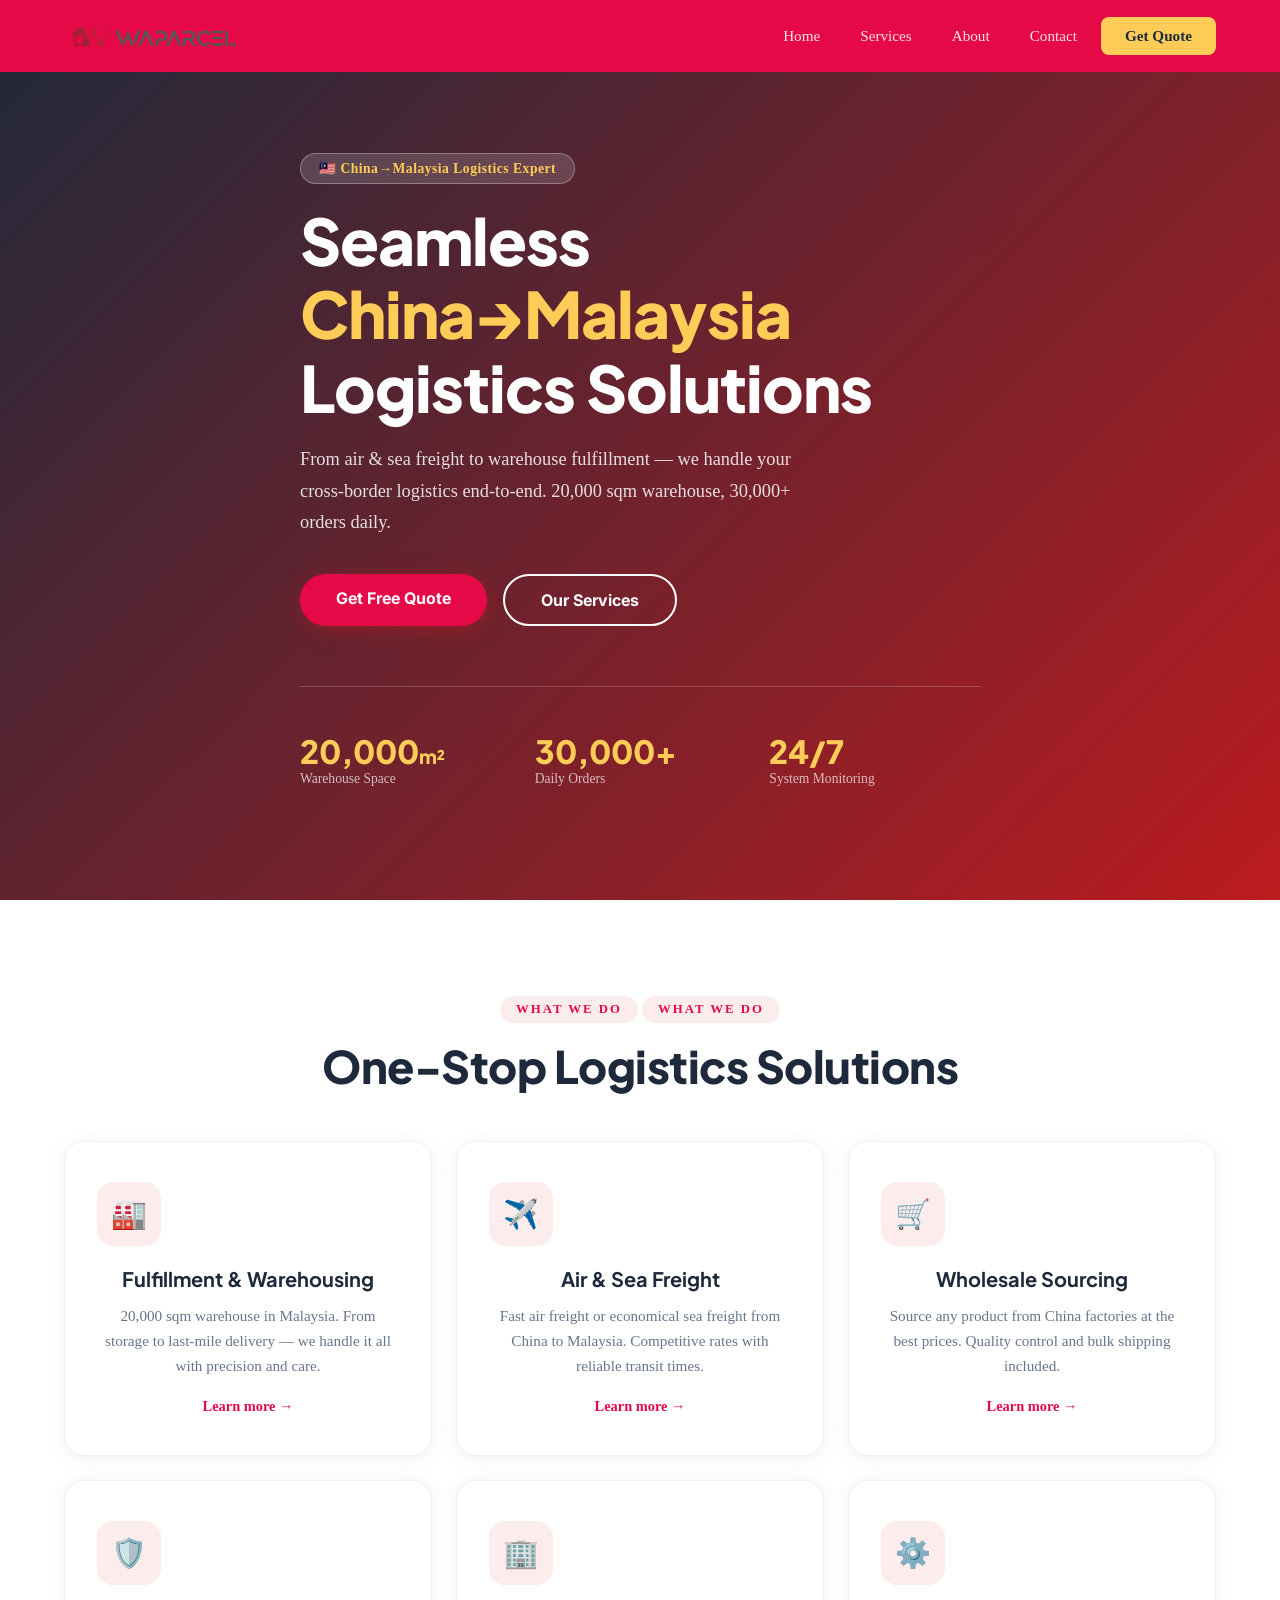
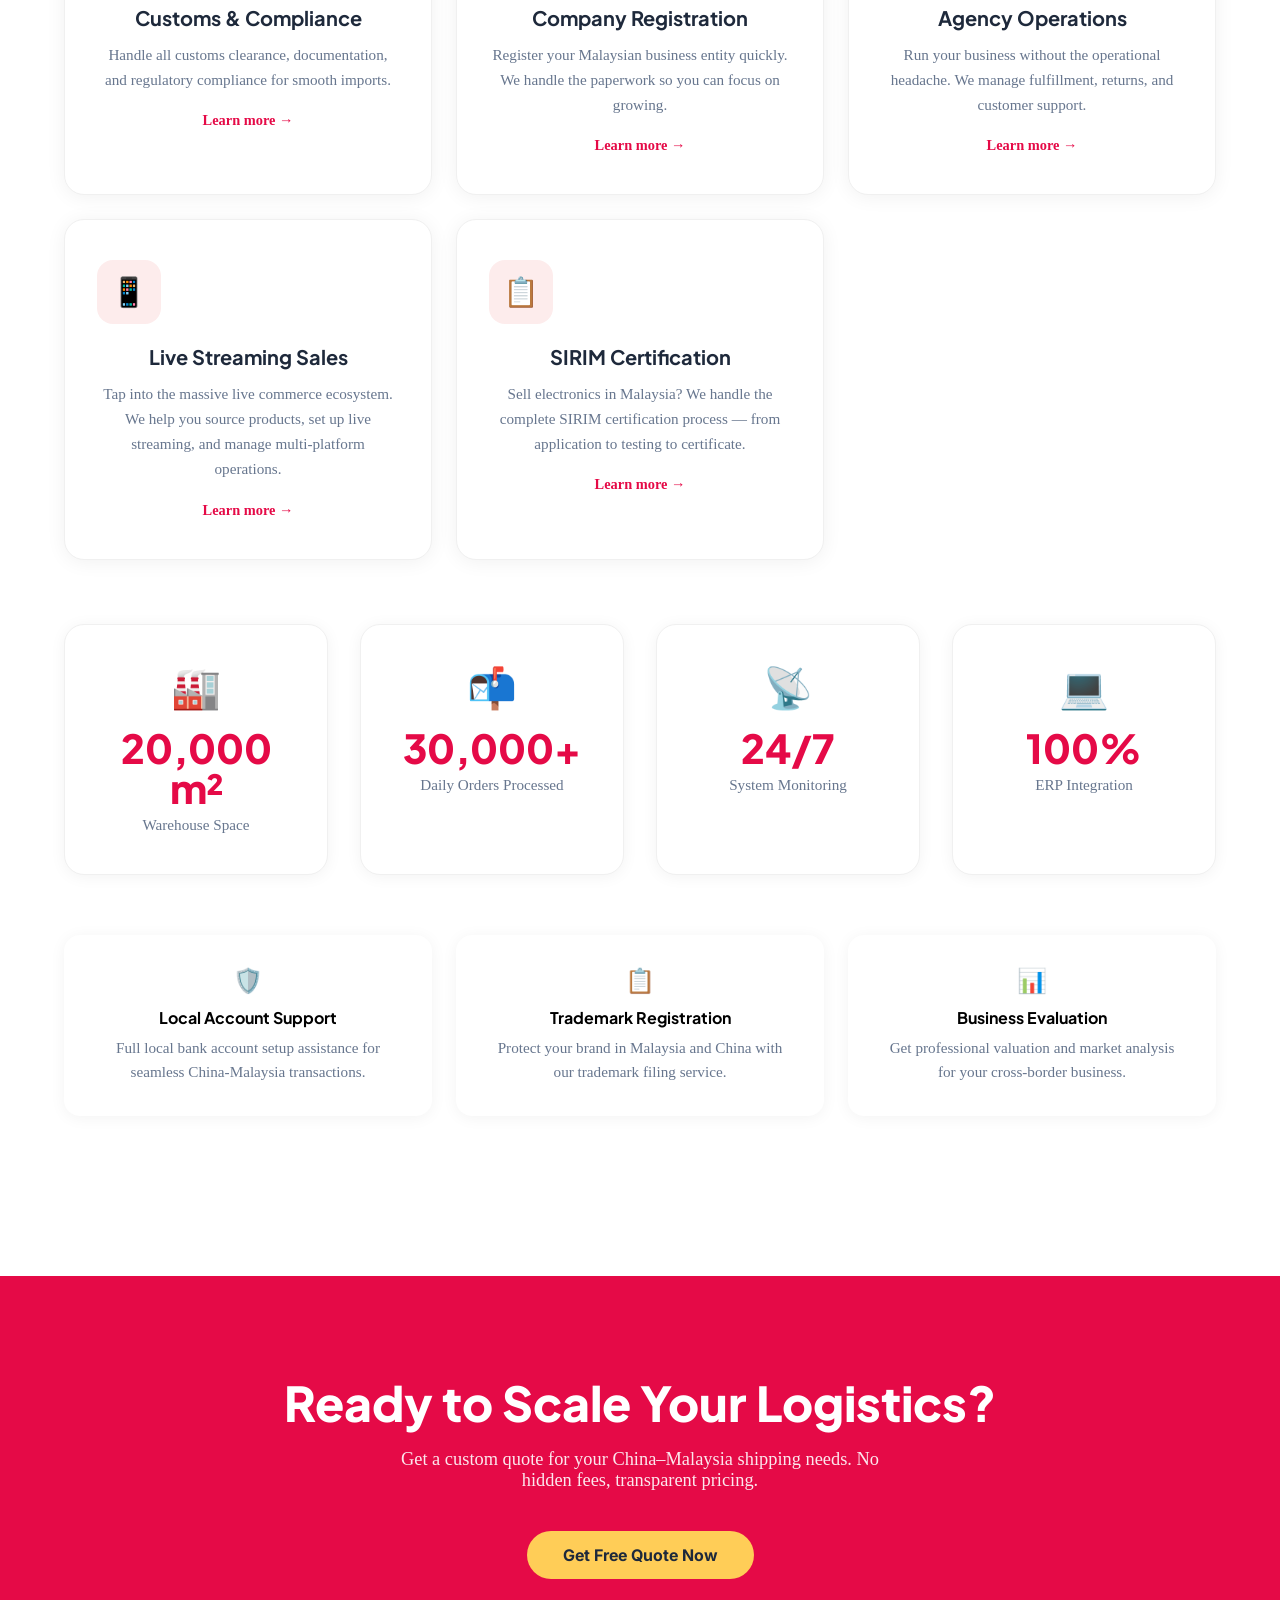
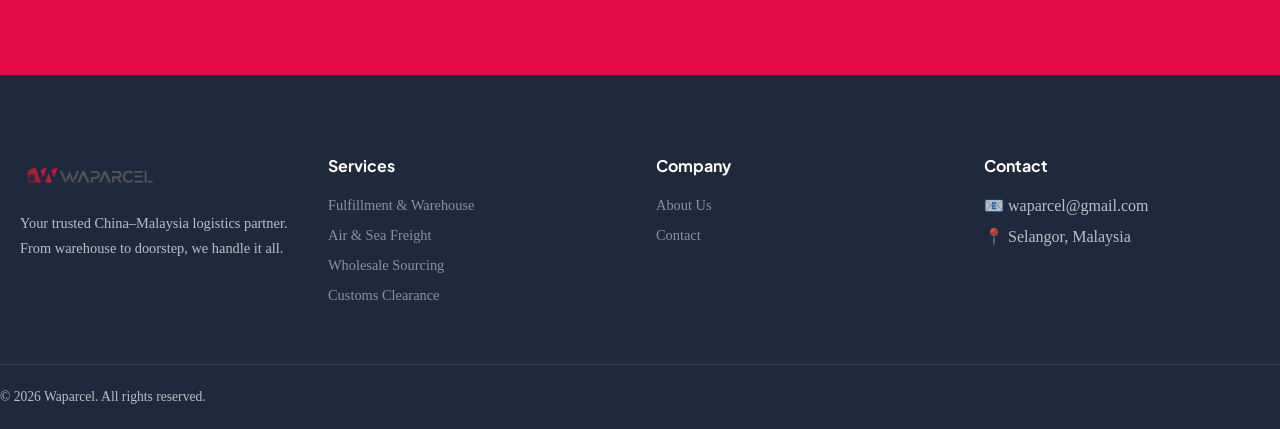
==== commit 978be620: "Rollback to 11:39 AM version" ====
--- a/index.html
+++ b/index.html
@@ -66,10 +66,6 @@
   .footer-col h4 { text-align: center !important; }
   .footer-col ul { justify-content: center !important; }
 }
-
-  /* Hide images on mobile */
-  img { max-width: 100% !important; height: auto !important; object-fit: contain; }
-  .service-card img, .about-img, .section img, .stats-grid img { display: none !important; }
 </style>
 </head>
 <body>
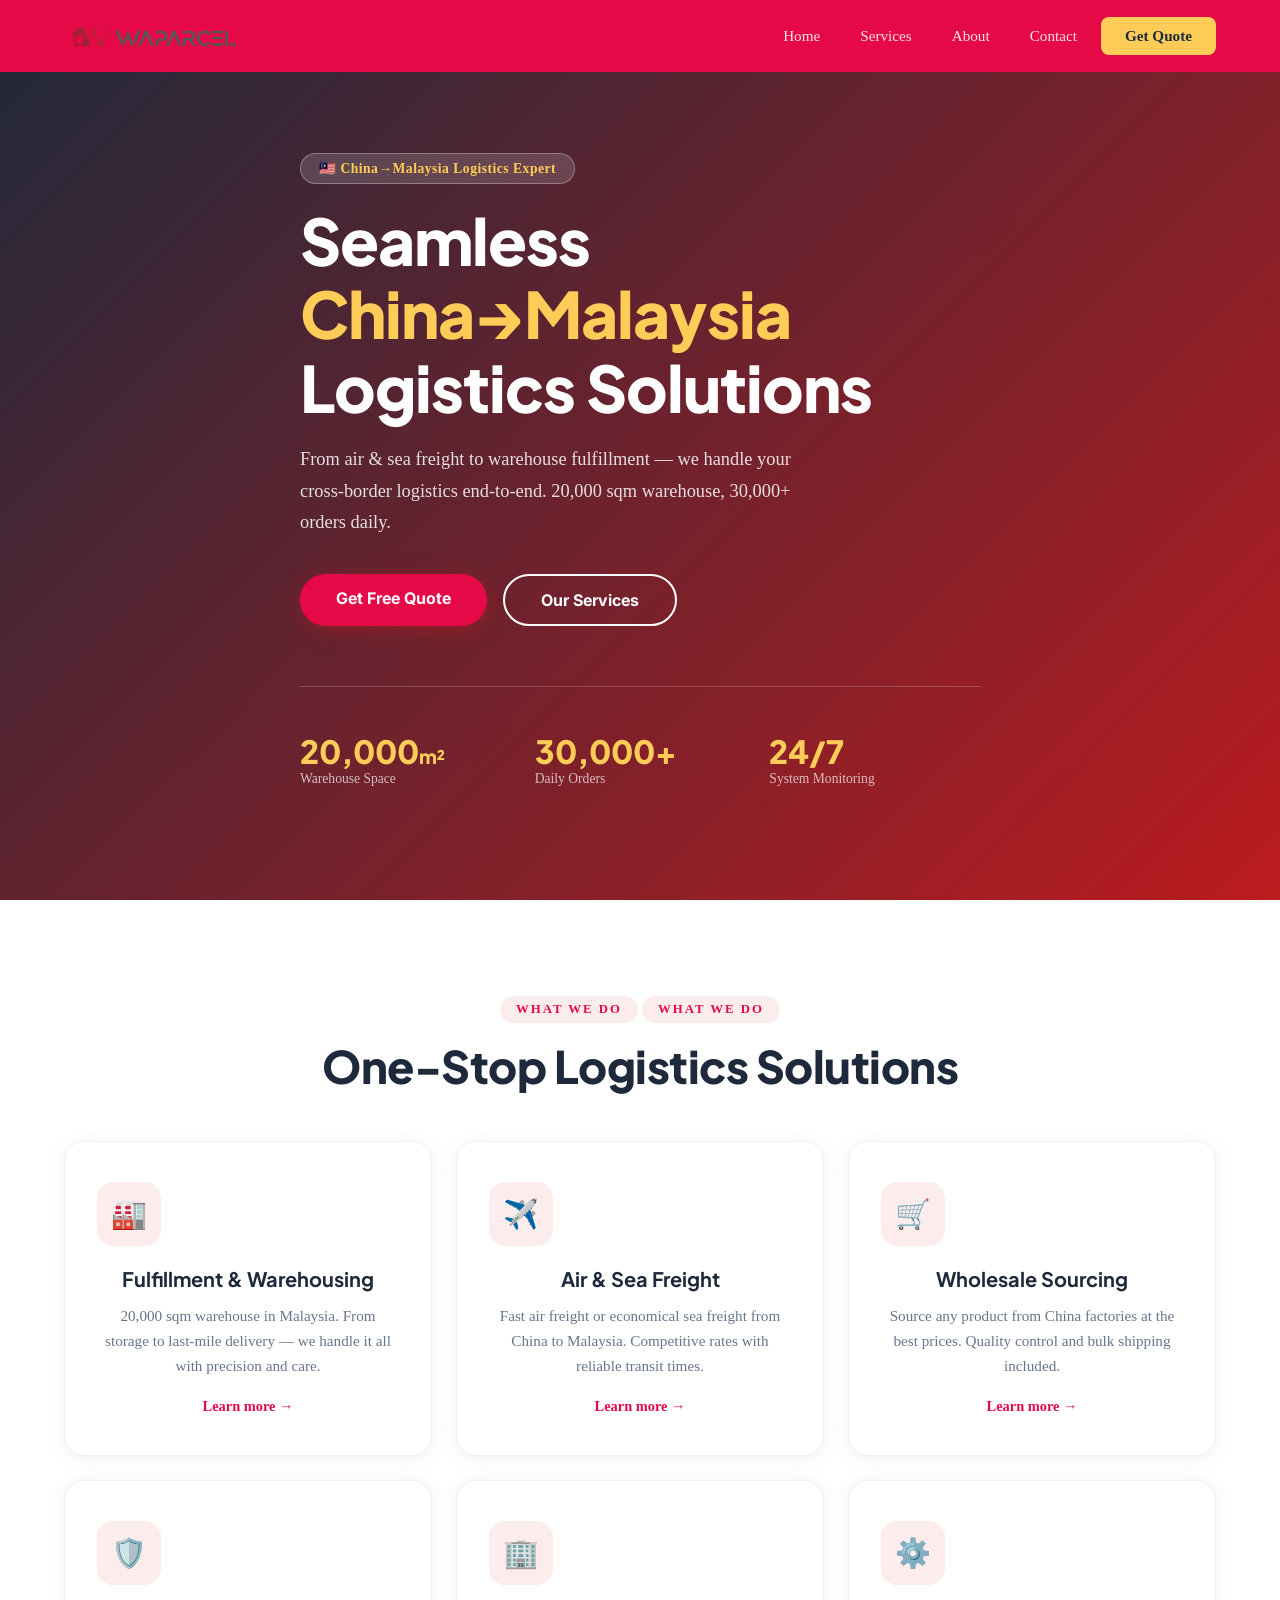
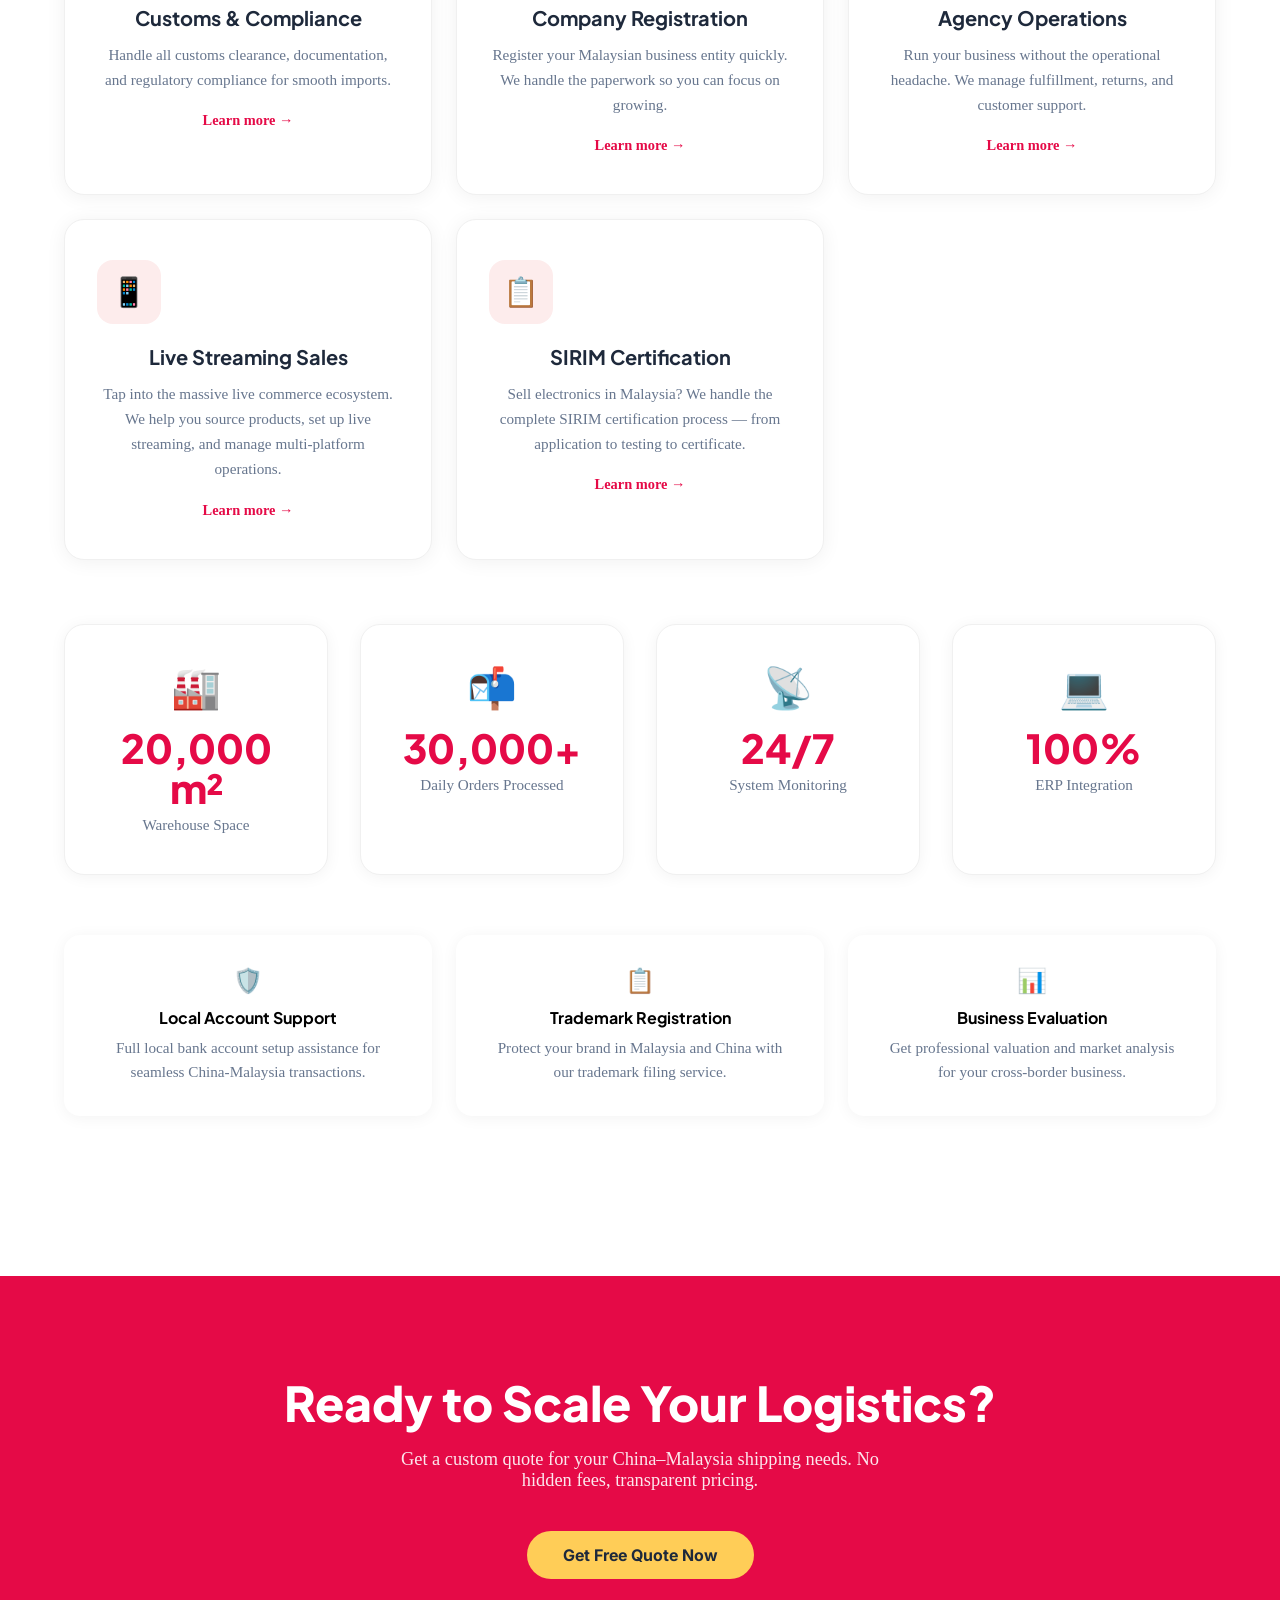
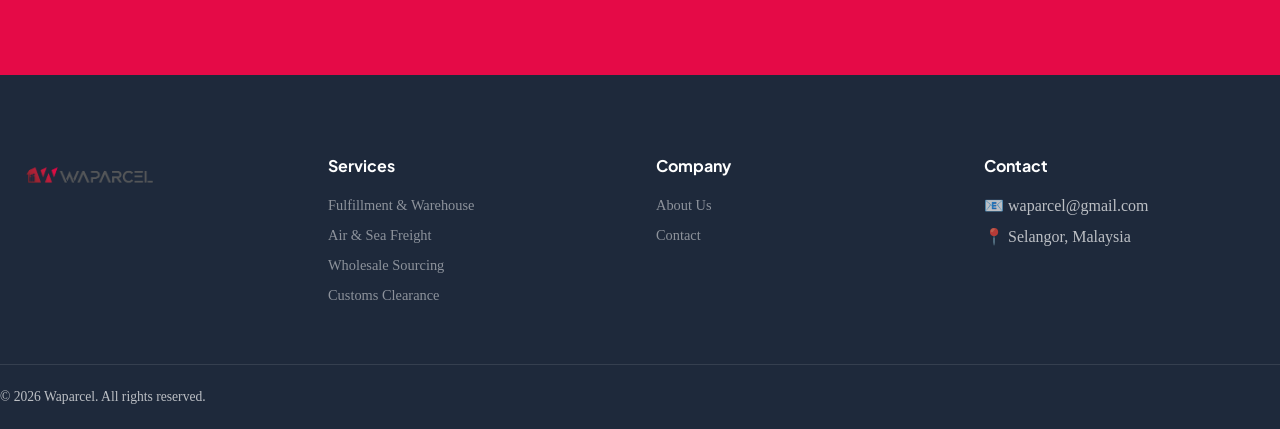
==== commit 6bda7a85: "Remove brand description from footer" ====
--- a/index.html
+++ b/index.html
@@ -268,7 +268,7 @@
       <div class="footer-grid">
         <div class="footer-brand">
           <img src="images/logo.png" alt="WAPARCEL" height="40">
-          <p>Your trusted China–Malaysia logistics partner. From warehouse to doorstep, we handle it all.</p>
+          
         </div>
         <div class="footer-col">
           <h4>Services</h4>
